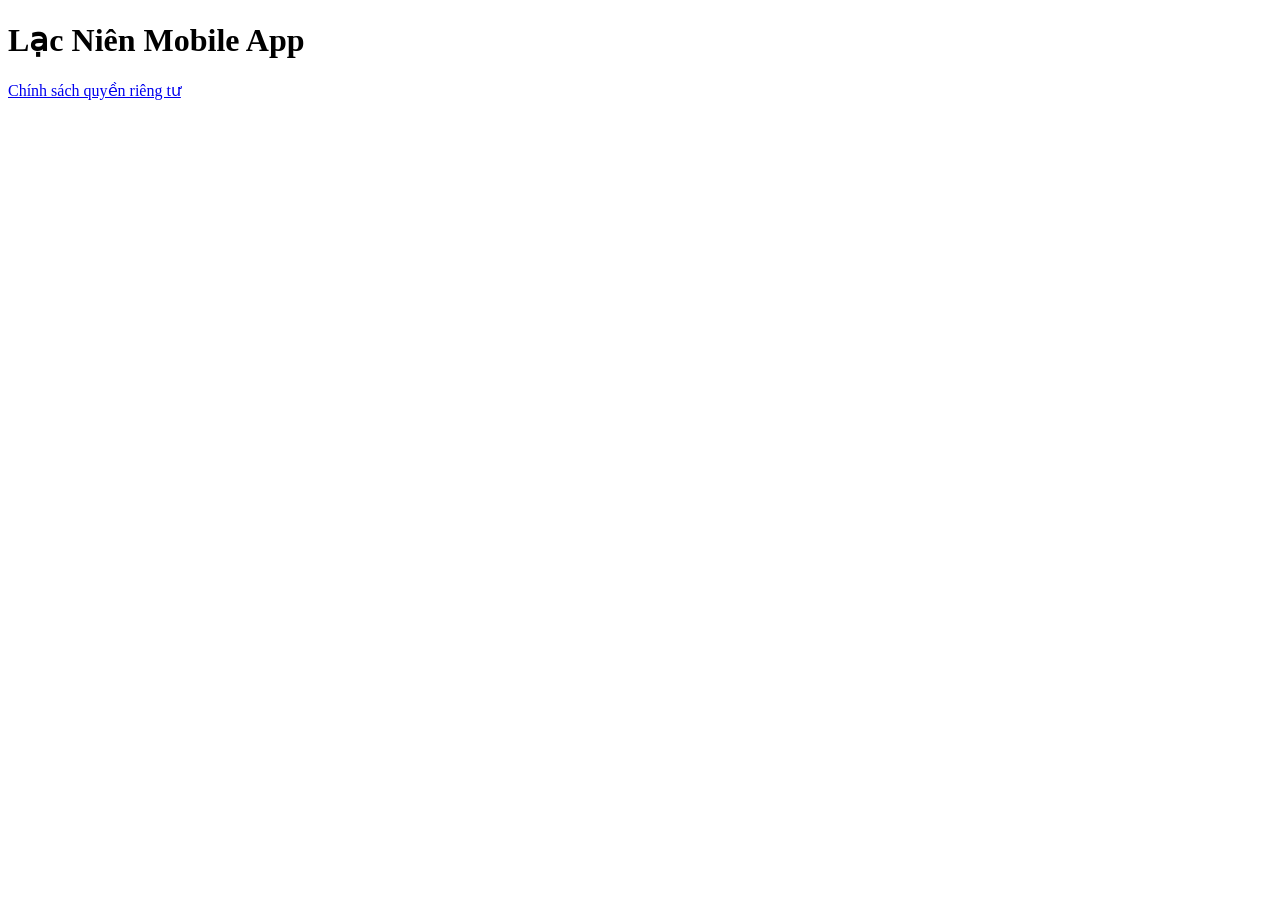
==== index.html @ aff61147 "Add initial HTML structure for index.html" ====
<!DOCTYPE html>
<html>
<head>
    <meta charset="UTF-8">
    <meta name="google-site-verification" content="IIGp6_PbwCI12vjTiKh3ZAAD8ZFnAEpmFbbmMpyhZwM" />
    <title>Lạc Niên - Trang chủ</title>
</head>
<body>
    <h1>Lạc Niên Mobile App</h1>
    <p><a href="/privacy-policy/">Chính sách quyền riêng tư</a></p>
</body>
</html>
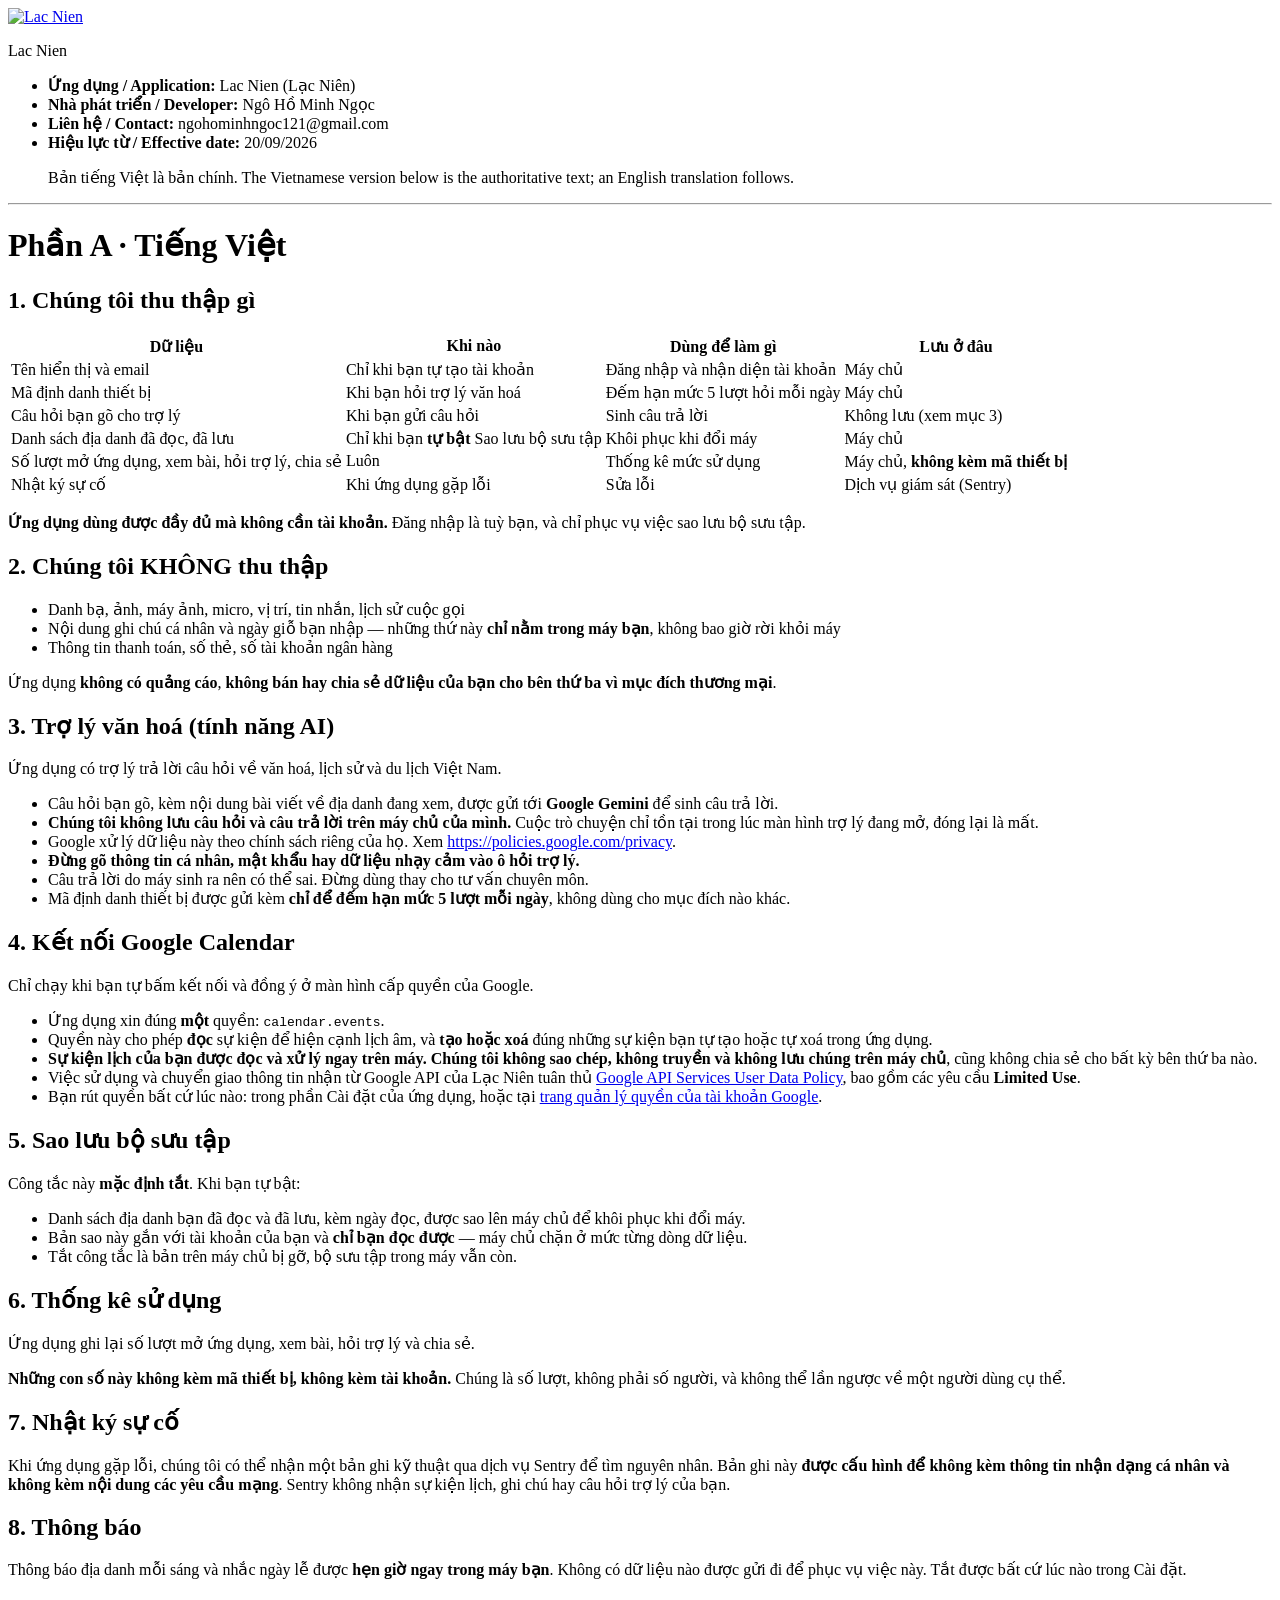
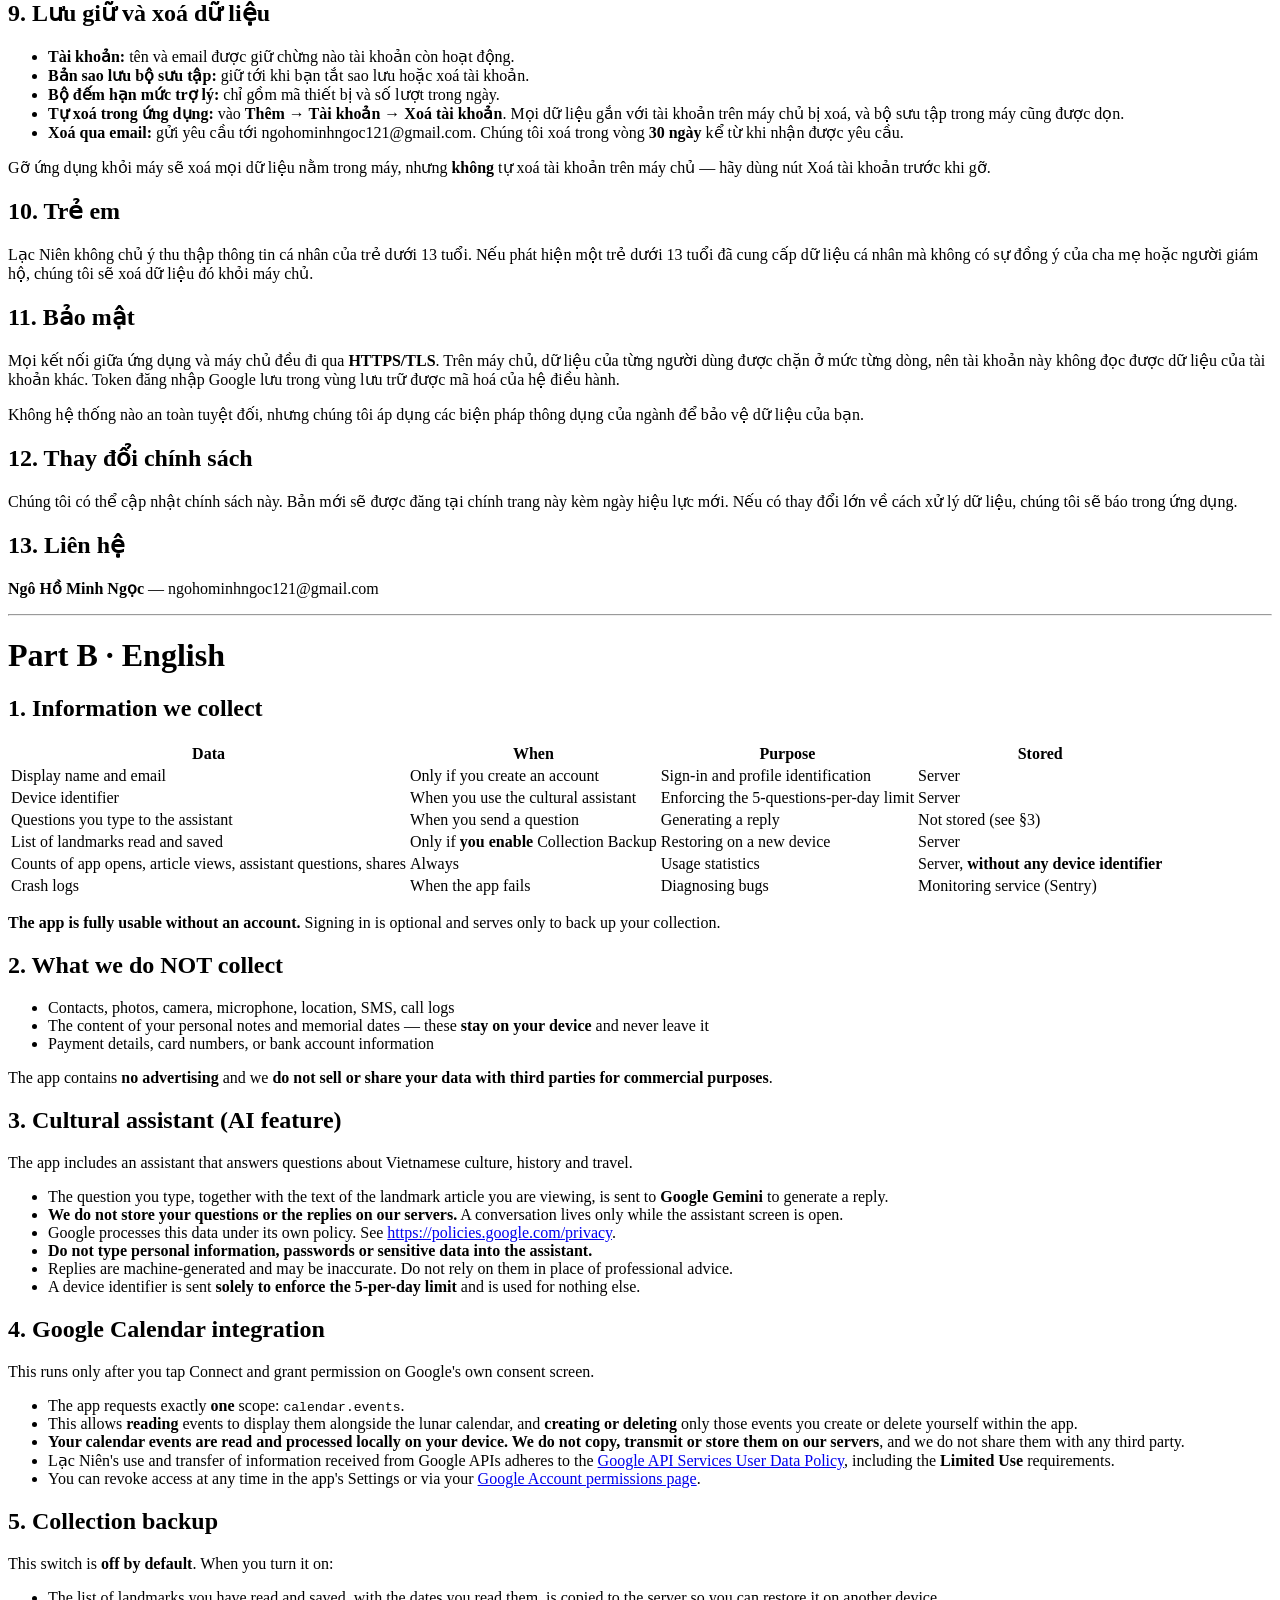
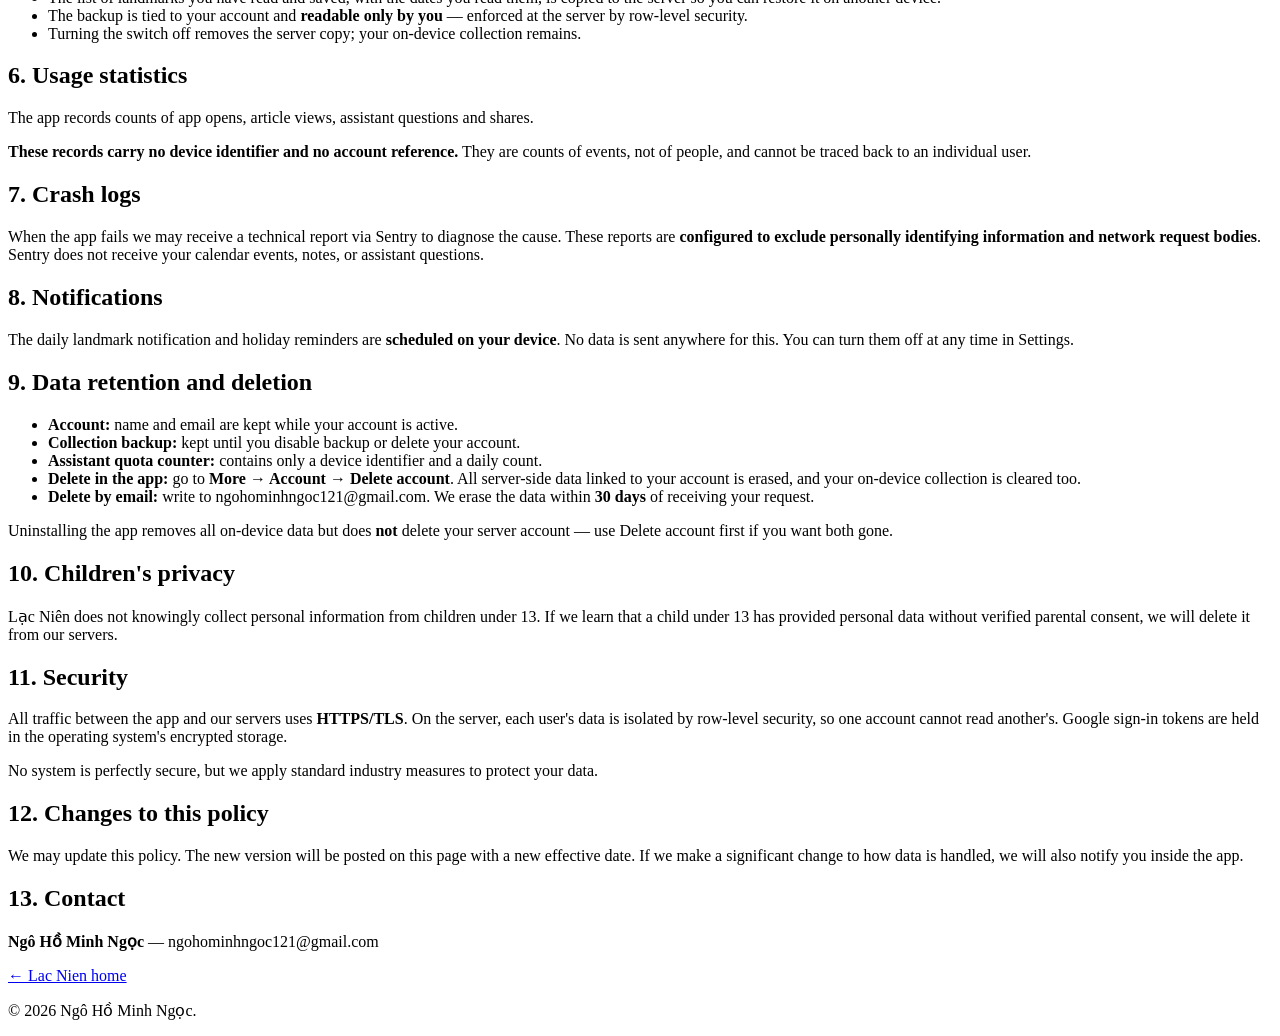
==== commit dfbad01c: "Add files via upload" ====
--- a/index.html
+++ b/index.html
@@ -1,12 +1,339 @@
-<!DOCTYPE html>
-<html>
+<!doctype html>
+<html lang="vi">
 <head>
-    <meta charset="UTF-8">
-    <meta name="google-site-verification" content="IIGp6_PbwCI12vjTiKh3ZAAD8ZFnAEpmFbbmMpyhZwM" />
-    <title>Lạc Niên - Trang chủ</title>
+<meta charset="utf-8">
+<meta name="viewport" content="width=device-width, initial-scale=1">
+<title>Privacy Policy — Lac Nien</title>
+<meta name="description" content="Privacy Policy for Lac Nien (Lạc Niên), a Vietnamese lunar calendar app. Chính sách quyền riêng tư của ứng dụng Lạc Niên.">
+<link rel="icon" href="../lac-nien.png">
+<link rel="preconnect" href="https://fonts.googleapis.com">
+<link rel="preconnect" href="https://fonts.gstatic.com" crossorigin>
+<link href="https://fonts.googleapis.com/css2?family=Lora:wght@600&family=Be+Vietnam+Pro:wght@400;600&display=swap" rel="stylesheet">
+<link rel="stylesheet" href="../style.css">
 </head>
 <body>
-    <h1>Lạc Niên Mobile App</h1>
-    <p><a href="/privacy-policy/">Chính sách quyền riêng tư</a></p>
+
+<header class="khung" style="padding-bottom:0">
+  <a href="/"><img src="../lac-nien.png" alt="Lac Nien" style="width:84px;height:84px"></a>
+  <p class="nhan-nho">Lac Nien</p>
+</header>
+
+<main class="khung">
+<ul>
+<li><strong>Ứng dụng / Application:</strong> Lac Nien (Lạc Niên)</li>
+<li><strong>Nhà phát triển / Developer:</strong> Ngô Hồ Minh Ngọc</li>
+<li><strong>Liên hệ / Contact:</strong> ngohominhngoc121@gmail.com</li>
+<li><strong>Hiệu lực từ / Effective date:</strong> 20/09/2026</li>
+</ul>
+<blockquote>
+<p>Bản tiếng Việt là bản chính. The Vietnamese version below is the
+authoritative text; an English translation follows.</p>
+</blockquote>
+<hr />
+<h1>Phần A · Tiếng Việt</h1>
+<h2>1. Chúng tôi thu thập gì</h2>
+<table>
+<thead>
+<tr>
+<th>Dữ liệu</th>
+<th>Khi nào</th>
+<th>Dùng để làm gì</th>
+<th>Lưu ở đâu</th>
+</tr>
+</thead>
+<tbody>
+<tr>
+<td>Tên hiển thị và email</td>
+<td>Chỉ khi bạn tự tạo tài khoản</td>
+<td>Đăng nhập và nhận diện tài khoản</td>
+<td>Máy chủ</td>
+</tr>
+<tr>
+<td>Mã định danh thiết bị</td>
+<td>Khi bạn hỏi trợ lý văn hoá</td>
+<td>Đếm hạn mức 5 lượt hỏi mỗi ngày</td>
+<td>Máy chủ</td>
+</tr>
+<tr>
+<td>Câu hỏi bạn gõ cho trợ lý</td>
+<td>Khi bạn gửi câu hỏi</td>
+<td>Sinh câu trả lời</td>
+<td>Không lưu (xem mục 3)</td>
+</tr>
+<tr>
+<td>Danh sách địa danh đã đọc, đã lưu</td>
+<td>Chỉ khi bạn <strong>tự bật</strong> Sao lưu bộ sưu tập</td>
+<td>Khôi phục khi đổi máy</td>
+<td>Máy chủ</td>
+</tr>
+<tr>
+<td>Số lượt mở ứng dụng, xem bài, hỏi trợ lý, chia sẻ</td>
+<td>Luôn</td>
+<td>Thống kê mức sử dụng</td>
+<td>Máy chủ, <strong>không kèm mã thiết bị</strong></td>
+</tr>
+<tr>
+<td>Nhật ký sự cố</td>
+<td>Khi ứng dụng gặp lỗi</td>
+<td>Sửa lỗi</td>
+<td>Dịch vụ giám sát (Sentry)</td>
+</tr>
+</tbody>
+</table>
+<p><strong>Ứng dụng dùng được đầy đủ mà không cần tài khoản.</strong> Đăng nhập là tuỳ
+bạn, và chỉ phục vụ việc sao lưu bộ sưu tập.</p>
+<h2>2. Chúng tôi KHÔNG thu thập</h2>
+<ul>
+<li>Danh bạ, ảnh, máy ảnh, micro, vị trí, tin nhắn, lịch sử cuộc gọi</li>
+<li>Nội dung ghi chú cá nhân và ngày giỗ bạn nhập — những thứ này <strong>chỉ
+  nằm trong máy bạn</strong>, không bao giờ rời khỏi máy</li>
+<li>Thông tin thanh toán, số thẻ, số tài khoản ngân hàng</li>
+</ul>
+<p>Ứng dụng <strong>không có quảng cáo</strong>, <strong>không bán hay chia sẻ dữ liệu của bạn
+cho bên thứ ba vì mục đích thương mại</strong>.</p>
+<h2>3. Trợ lý văn hoá (tính năng AI)</h2>
+<p>Ứng dụng có trợ lý trả lời câu hỏi về văn hoá, lịch sử và du lịch Việt Nam.</p>
+<ul>
+<li>Câu hỏi bạn gõ, kèm nội dung bài viết về địa danh đang xem, được gửi
+  tới <strong>Google Gemini</strong> để sinh câu trả lời.</li>
+<li><strong>Chúng tôi không lưu câu hỏi và câu trả lời trên máy chủ của mình.</strong>
+  Cuộc trò chuyện chỉ tồn tại trong lúc màn hình trợ lý đang mở, đóng
+  lại là mất.</li>
+<li>Google xử lý dữ liệu này theo chính sách riêng của họ. Xem
+  <a href="https://policies.google.com/privacy">https://policies.google.com/privacy</a>.</li>
+<li><strong>Đừng gõ thông tin cá nhân, mật khẩu hay dữ liệu nhạy cảm vào ô hỏi
+  trợ lý.</strong></li>
+<li>Câu trả lời do máy sinh ra nên có thể sai. Đừng dùng thay cho tư vấn
+  chuyên môn.</li>
+<li>Mã định danh thiết bị được gửi kèm <strong>chỉ để đếm hạn mức 5 lượt mỗi
+  ngày</strong>, không dùng cho mục đích nào khác.</li>
+</ul>
+<h2>4. Kết nối Google Calendar</h2>
+<p>Chỉ chạy khi bạn tự bấm kết nối và đồng ý ở màn hình cấp quyền của Google.</p>
+<ul>
+<li>Ứng dụng xin đúng <strong>một</strong> quyền: <code>calendar.events</code>.</li>
+<li>Quyền này cho phép <strong>đọc</strong> sự kiện để hiện cạnh lịch âm, và <strong>tạo hoặc
+  xoá</strong> đúng những sự kiện bạn tự tạo hoặc tự xoá trong ứng dụng.</li>
+<li><strong>Sự kiện lịch của bạn được đọc và xử lý ngay trên máy. Chúng tôi
+  không sao chép, không truyền và không lưu chúng trên máy chủ</strong>, cũng
+  không chia sẻ cho bất kỳ bên thứ ba nào.</li>
+<li>Việc sử dụng và chuyển giao thông tin nhận từ Google API của Lạc Niên
+  tuân thủ <a href="https://developers.google.com/terms/api-services-user-data-policy">Google API Services User Data Policy</a>,
+  bao gồm các yêu cầu <strong>Limited Use</strong>.</li>
+<li>Bạn rút quyền bất cứ lúc nào: trong phần Cài đặt của ứng dụng, hoặc
+  tại <a href="https://myaccount.google.com/permissions">trang quản lý quyền của tài khoản Google</a>.</li>
+</ul>
+<h2>5. Sao lưu bộ sưu tập</h2>
+<p>Công tắc này <strong>mặc định tắt</strong>. Khi bạn tự bật:</p>
+<ul>
+<li>Danh sách địa danh bạn đã đọc và đã lưu, kèm ngày đọc, được sao lên
+  máy chủ để khôi phục khi đổi máy.</li>
+<li>Bản sao này gắn với tài khoản của bạn và <strong>chỉ bạn đọc được</strong> — máy
+  chủ chặn ở mức từng dòng dữ liệu.</li>
+<li>Tắt công tắc là bản trên máy chủ bị gỡ, bộ sưu tập trong máy vẫn còn.</li>
+</ul>
+<h2>6. Thống kê sử dụng</h2>
+<p>Ứng dụng ghi lại số lượt mở ứng dụng, xem bài, hỏi trợ lý và chia sẻ.</p>
+<p><strong>Những con số này không kèm mã thiết bị, không kèm tài khoản.</strong> Chúng
+là số lượt, không phải số người, và không thể lần ngược về một người
+dùng cụ thể.</p>
+<h2>7. Nhật ký sự cố</h2>
+<p>Khi ứng dụng gặp lỗi, chúng tôi có thể nhận một bản ghi kỹ thuật qua
+dịch vụ Sentry để tìm nguyên nhân. Bản ghi này <strong>được cấu hình để không
+kèm thông tin nhận dạng cá nhân và không kèm nội dung các yêu cầu mạng</strong>.
+Sentry không nhận sự kiện lịch, ghi chú hay câu hỏi trợ lý của bạn.</p>
+<h2>8. Thông báo</h2>
+<p>Thông báo địa danh mỗi sáng và nhắc ngày lễ được <strong>hẹn giờ ngay trong
+máy bạn</strong>. Không có dữ liệu nào được gửi đi để phục vụ việc này. Tắt
+được bất cứ lúc nào trong Cài đặt.</p>
+<h2>9. Lưu giữ và xoá dữ liệu</h2>
+<ul>
+<li><strong>Tài khoản:</strong> tên và email được giữ chừng nào tài khoản còn hoạt động.</li>
+<li><strong>Bản sao lưu bộ sưu tập:</strong> giữ tới khi bạn tắt sao lưu hoặc xoá tài khoản.</li>
+<li><strong>Bộ đếm hạn mức trợ lý:</strong> chỉ gồm mã thiết bị và số lượt trong ngày.</li>
+<li><strong>Tự xoá trong ứng dụng:</strong> vào <strong>Thêm → Tài khoản → Xoá tài khoản</strong>.
+  Mọi dữ liệu gắn với tài khoản trên máy chủ bị xoá, và bộ sưu tập trong
+  máy cũng được dọn.</li>
+<li><strong>Xoá qua email:</strong> gửi yêu cầu tới ngohominhngoc121@gmail.com. Chúng
+  tôi xoá trong vòng <strong>30 ngày</strong> kể từ khi nhận được yêu cầu.</li>
+</ul>
+<p>Gỡ ứng dụng khỏi máy sẽ xoá mọi dữ liệu nằm trong máy, nhưng <strong>không</strong>
+tự xoá tài khoản trên máy chủ — hãy dùng nút Xoá tài khoản trước khi gỡ.</p>
+<h2>10. Trẻ em</h2>
+<p>Lạc Niên không chủ ý thu thập thông tin cá nhân của trẻ dưới 13 tuổi.
+Nếu phát hiện một trẻ dưới 13 tuổi đã cung cấp dữ liệu cá nhân mà không
+có sự đồng ý của cha mẹ hoặc người giám hộ, chúng tôi sẽ xoá dữ liệu đó
+khỏi máy chủ.</p>
+<h2>11. Bảo mật</h2>
+<p>Mọi kết nối giữa ứng dụng và máy chủ đều đi qua <strong>HTTPS/TLS</strong>. Trên máy
+chủ, dữ liệu của từng người dùng được chặn ở mức từng dòng, nên tài
+khoản này không đọc được dữ liệu của tài khoản khác. Token đăng nhập
+Google lưu trong vùng lưu trữ được mã hoá của hệ điều hành.</p>
+<p>Không hệ thống nào an toàn tuyệt đối, nhưng chúng tôi áp dụng các biện
+pháp thông dụng của ngành để bảo vệ dữ liệu của bạn.</p>
+<h2>12. Thay đổi chính sách</h2>
+<p>Chúng tôi có thể cập nhật chính sách này. Bản mới sẽ được đăng tại chính
+trang này kèm ngày hiệu lực mới. Nếu có thay đổi lớn về cách xử lý dữ
+liệu, chúng tôi sẽ báo trong ứng dụng.</p>
+<h2>13. Liên hệ</h2>
+<p><strong>Ngô Hồ Minh Ngọc</strong> — ngohominhngoc121@gmail.com</p>
+<hr />
+<h1>Part B · English</h1>
+<h2>1. Information we collect</h2>
+<table>
+<thead>
+<tr>
+<th>Data</th>
+<th>When</th>
+<th>Purpose</th>
+<th>Stored</th>
+</tr>
+</thead>
+<tbody>
+<tr>
+<td>Display name and email</td>
+<td>Only if you create an account</td>
+<td>Sign-in and profile identification</td>
+<td>Server</td>
+</tr>
+<tr>
+<td>Device identifier</td>
+<td>When you use the cultural assistant</td>
+<td>Enforcing the 5-questions-per-day limit</td>
+<td>Server</td>
+</tr>
+<tr>
+<td>Questions you type to the assistant</td>
+<td>When you send a question</td>
+<td>Generating a reply</td>
+<td>Not stored (see §3)</td>
+</tr>
+<tr>
+<td>List of landmarks read and saved</td>
+<td>Only if <strong>you enable</strong> Collection Backup</td>
+<td>Restoring on a new device</td>
+<td>Server</td>
+</tr>
+<tr>
+<td>Counts of app opens, article views, assistant questions, shares</td>
+<td>Always</td>
+<td>Usage statistics</td>
+<td>Server, <strong>without any device identifier</strong></td>
+</tr>
+<tr>
+<td>Crash logs</td>
+<td>When the app fails</td>
+<td>Diagnosing bugs</td>
+<td>Monitoring service (Sentry)</td>
+</tr>
+</tbody>
+</table>
+<p><strong>The app is fully usable without an account.</strong> Signing in is optional
+and serves only to back up your collection.</p>
+<h2>2. What we do NOT collect</h2>
+<ul>
+<li>Contacts, photos, camera, microphone, location, SMS, call logs</li>
+<li>The content of your personal notes and memorial dates — these <strong>stay
+  on your device</strong> and never leave it</li>
+<li>Payment details, card numbers, or bank account information</li>
+</ul>
+<p>The app contains <strong>no advertising</strong> and we <strong>do not sell or share your
+data with third parties for commercial purposes</strong>.</p>
+<h2>3. Cultural assistant (AI feature)</h2>
+<p>The app includes an assistant that answers questions about Vietnamese
+culture, history and travel.</p>
+<ul>
+<li>The question you type, together with the text of the landmark article
+  you are viewing, is sent to <strong>Google Gemini</strong> to generate a reply.</li>
+<li><strong>We do not store your questions or the replies on our servers.</strong> A
+  conversation lives only while the assistant screen is open.</li>
+<li>Google processes this data under its own policy. See
+  <a href="https://policies.google.com/privacy">https://policies.google.com/privacy</a>.</li>
+<li><strong>Do not type personal information, passwords or sensitive data into
+  the assistant.</strong></li>
+<li>Replies are machine-generated and may be inaccurate. Do not rely on
+  them in place of professional advice.</li>
+<li>A device identifier is sent <strong>solely to enforce the 5-per-day limit</strong>
+  and is used for nothing else.</li>
+</ul>
+<h2>4. Google Calendar integration</h2>
+<p>This runs only after you tap Connect and grant permission on Google's
+own consent screen.</p>
+<ul>
+<li>The app requests exactly <strong>one</strong> scope: <code>calendar.events</code>.</li>
+<li>This allows <strong>reading</strong> events to display them alongside the lunar
+  calendar, and <strong>creating or deleting</strong> only those events you create or
+  delete yourself within the app.</li>
+<li><strong>Your calendar events are read and processed locally on your device.
+  We do not copy, transmit or store them on our servers</strong>, and we do not
+  share them with any third party.</li>
+<li>Lạc Niên's use and transfer of information received from Google APIs
+  adheres to the <a href="https://developers.google.com/terms/api-services-user-data-policy">Google API Services User Data Policy</a>,
+  including the <strong>Limited Use</strong> requirements.</li>
+<li>You can revoke access at any time in the app's Settings or via your
+  <a href="https://myaccount.google.com/permissions">Google Account permissions page</a>.</li>
+</ul>
+<h2>5. Collection backup</h2>
+<p>This switch is <strong>off by default</strong>. When you turn it on:</p>
+<ul>
+<li>The list of landmarks you have read and saved, with the dates you read
+  them, is copied to the server so you can restore it on another device.</li>
+<li>The backup is tied to your account and <strong>readable only by you</strong> —
+  enforced at the server by row-level security.</li>
+<li>Turning the switch off removes the server copy; your on-device
+  collection remains.</li>
+</ul>
+<h2>6. Usage statistics</h2>
+<p>The app records counts of app opens, article views, assistant questions
+and shares.</p>
+<p><strong>These records carry no device identifier and no account reference.</strong>
+They are counts of events, not of people, and cannot be traced back to
+an individual user.</p>
+<h2>7. Crash logs</h2>
+<p>When the app fails we may receive a technical report via Sentry to
+diagnose the cause. These reports are <strong>configured to exclude personally
+identifying information and network request bodies</strong>. Sentry does not
+receive your calendar events, notes, or assistant questions.</p>
+<h2>8. Notifications</h2>
+<p>The daily landmark notification and holiday reminders are <strong>scheduled on
+your device</strong>. No data is sent anywhere for this. You can turn them off
+at any time in Settings.</p>
+<h2>9. Data retention and deletion</h2>
+<ul>
+<li><strong>Account:</strong> name and email are kept while your account is active.</li>
+<li><strong>Collection backup:</strong> kept until you disable backup or delete your account.</li>
+<li><strong>Assistant quota counter:</strong> contains only a device identifier and a daily count.</li>
+<li><strong>Delete in the app:</strong> go to <strong>More → Account → Delete account</strong>. All
+  server-side data linked to your account is erased, and your on-device
+  collection is cleared too.</li>
+<li><strong>Delete by email:</strong> write to ngohominhngoc121@gmail.com. We erase the
+  data within <strong>30 days</strong> of receiving your request.</li>
+</ul>
+<p>Uninstalling the app removes all on-device data but does <strong>not</strong> delete
+your server account — use Delete account first if you want both gone.</p>
+<h2>10. Children's privacy</h2>
+<p>Lạc Niên does not knowingly collect personal information from children
+under 13. If we learn that a child under 13 has provided personal data
+without verified parental consent, we will delete it from our servers.</p>
+<h2>11. Security</h2>
+<p>All traffic between the app and our servers uses <strong>HTTPS/TLS</strong>. On the
+server, each user's data is isolated by row-level security, so one
+account cannot read another's. Google sign-in tokens are held in the
+operating system's encrypted storage.</p>
+<p>No system is perfectly secure, but we apply standard industry measures
+to protect your data.</p>
+<h2>12. Changes to this policy</h2>
+<p>We may update this policy. The new version will be posted on this page
+with a new effective date. If we make a significant change to how data
+is handled, we will also notify you inside the app.</p>
+<h2>13. Contact</h2>
+<p><strong>Ngô Hồ Minh Ngọc</strong> — ngohominhngoc121@gmail.com</p>
+</main>
+
+<footer class="khung">
+  <p><a href="/">← Lac Nien home</a></p>
+  <p>© 2026 Ngô Hồ Minh Ngọc.</p>
+</footer>
+
 </body>
 </html>
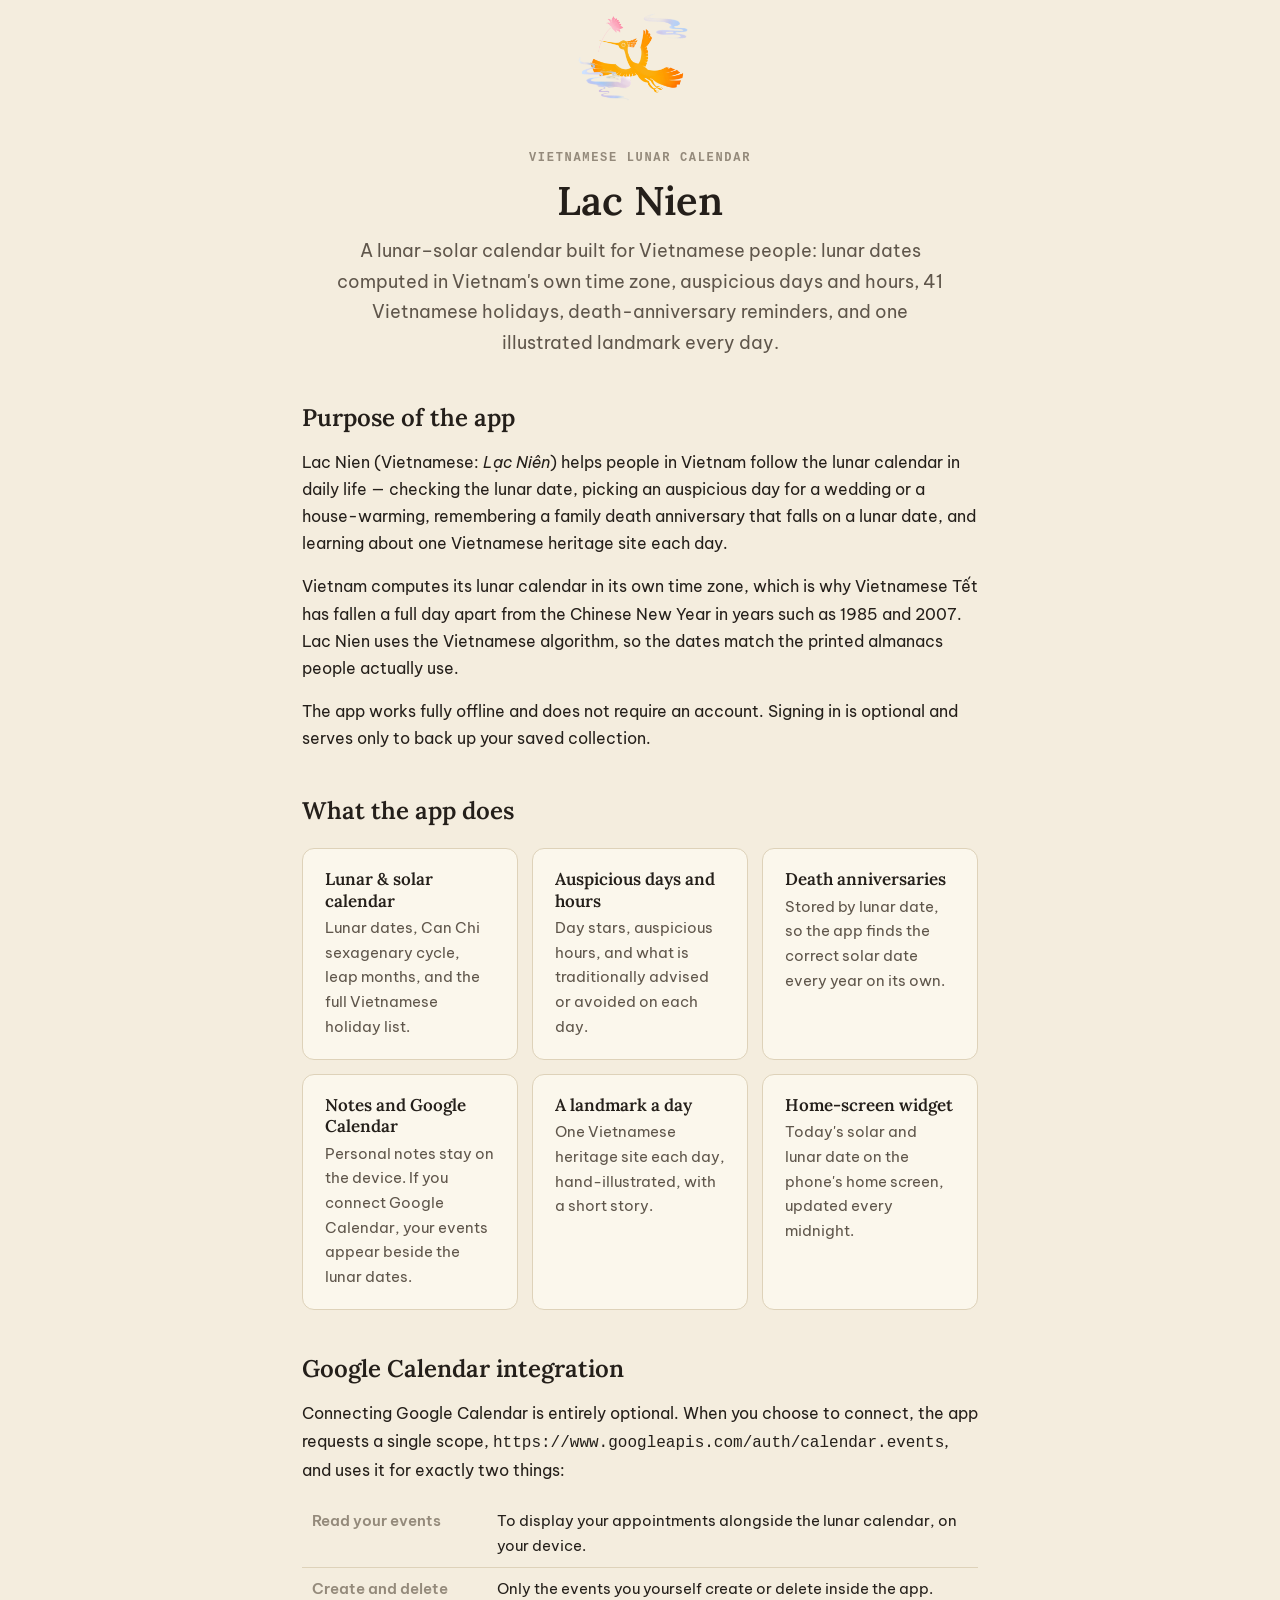
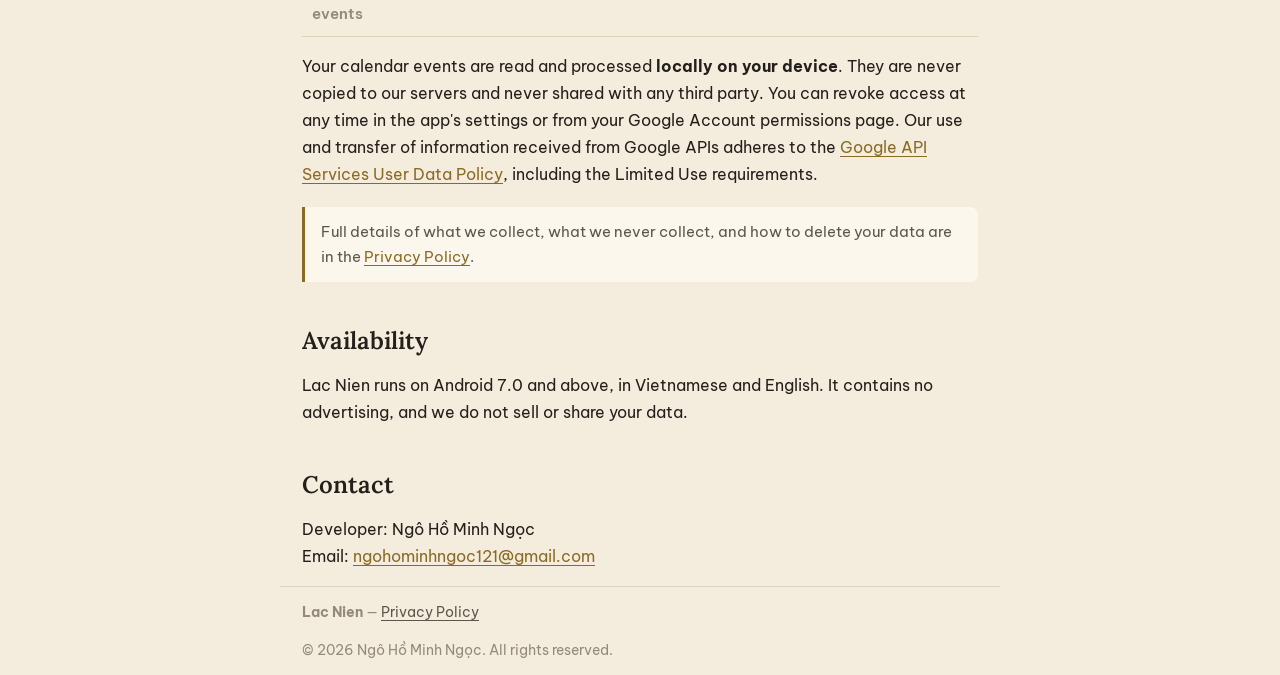
==== commit d481c301: "Add files via upload" ====
--- a/index.html
+++ b/index.html
@@ -1,338 +1,137 @@
 <!doctype html>
-<html lang="vi">
+<html lang="en">
 <head>
 <meta charset="utf-8">
 <meta name="viewport" content="width=device-width, initial-scale=1">
-<title>Privacy Policy — Lac Nien</title>
-<meta name="description" content="Privacy Policy for Lac Nien (Lạc Niên), a Vietnamese lunar calendar app. Chính sách quyền riêng tư của ứng dụng Lạc Niên.">
-<link rel="icon" href="../lac-nien.png">
+<title>Lac Nien — Vietnamese lunar calendar app</title>
+<meta name="description" content="Lac Nien (Lạc Niên) is a Vietnamese lunar–solar calendar app: lunar dates, auspicious hours, 41 Vietnamese holidays, death-anniversary reminders, and one illustrated landmark every day.">
+<link rel="icon" href="lac-nien.png">
 <link rel="preconnect" href="https://fonts.googleapis.com">
 <link rel="preconnect" href="https://fonts.gstatic.com" crossorigin>
 <link href="https://fonts.googleapis.com/css2?family=Lora:wght@600&family=Be+Vietnam+Pro:wght@400;600&display=swap" rel="stylesheet">
-<link rel="stylesheet" href="../style.css">
+<link rel="stylesheet" href="style.css">
 </head>
 <body>
 
-<header class="khung" style="padding-bottom:0">
-  <a href="/"><img src="../lac-nien.png" alt="Lac Nien" style="width:84px;height:84px"></a>
-  <p class="nhan-nho">Lac Nien</p>
+<header class="khung">
+  <img src="lac-nien.png" alt="Lac Nien logo — a Lạc bird from the Đông Sơn bronze drum">
+  <p class="nhan-nho">Vietnamese lunar calendar</p>
+  <h1>Lac Nien</h1>
+  <p class="dan">
+    A lunar–solar calendar built for Vietnamese people: lunar dates computed
+    in Vietnam's own time zone, auspicious days and hours, 41 Vietnamese
+    holidays, death-anniversary reminders, and one illustrated landmark
+    every day.
+  </p>
 </header>
 
 <main class="khung">
-<ul>
-<li><strong>Ứng dụng / Application:</strong> Lac Nien (Lạc Niên)</li>
-<li><strong>Nhà phát triển / Developer:</strong> Ngô Hồ Minh Ngọc</li>
-<li><strong>Liên hệ / Contact:</strong> ngohominhngoc121@gmail.com</li>
-<li><strong>Hiệu lực từ / Effective date:</strong> 20/09/2026</li>
-</ul>
-<blockquote>
-<p>Bản tiếng Việt là bản chính. The Vietnamese version below is the
-authoritative text; an English translation follows.</p>
-</blockquote>
-<hr />
-<h1>Phần A · Tiếng Việt</h1>
-<h2>1. Chúng tôi thu thập gì</h2>
-<table>
-<thead>
-<tr>
-<th>Dữ liệu</th>
-<th>Khi nào</th>
-<th>Dùng để làm gì</th>
-<th>Lưu ở đâu</th>
-</tr>
-</thead>
-<tbody>
-<tr>
-<td>Tên hiển thị và email</td>
-<td>Chỉ khi bạn tự tạo tài khoản</td>
-<td>Đăng nhập và nhận diện tài khoản</td>
-<td>Máy chủ</td>
-</tr>
-<tr>
-<td>Mã định danh thiết bị</td>
-<td>Khi bạn hỏi trợ lý văn hoá</td>
-<td>Đếm hạn mức 5 lượt hỏi mỗi ngày</td>
-<td>Máy chủ</td>
-</tr>
-<tr>
-<td>Câu hỏi bạn gõ cho trợ lý</td>
-<td>Khi bạn gửi câu hỏi</td>
-<td>Sinh câu trả lời</td>
-<td>Không lưu (xem mục 3)</td>
-</tr>
-<tr>
-<td>Danh sách địa danh đã đọc, đã lưu</td>
-<td>Chỉ khi bạn <strong>tự bật</strong> Sao lưu bộ sưu tập</td>
-<td>Khôi phục khi đổi máy</td>
-<td>Máy chủ</td>
-</tr>
-<tr>
-<td>Số lượt mở ứng dụng, xem bài, hỏi trợ lý, chia sẻ</td>
-<td>Luôn</td>
-<td>Thống kê mức sử dụng</td>
-<td>Máy chủ, <strong>không kèm mã thiết bị</strong></td>
-</tr>
-<tr>
-<td>Nhật ký sự cố</td>
-<td>Khi ứng dụng gặp lỗi</td>
-<td>Sửa lỗi</td>
-<td>Dịch vụ giám sát (Sentry)</td>
-</tr>
-</tbody>
-</table>
-<p><strong>Ứng dụng dùng được đầy đủ mà không cần tài khoản.</strong> Đăng nhập là tuỳ
-bạn, và chỉ phục vụ việc sao lưu bộ sưu tập.</p>
-<h2>2. Chúng tôi KHÔNG thu thập</h2>
-<ul>
-<li>Danh bạ, ảnh, máy ảnh, micro, vị trí, tin nhắn, lịch sử cuộc gọi</li>
-<li>Nội dung ghi chú cá nhân và ngày giỗ bạn nhập — những thứ này <strong>chỉ
-  nằm trong máy bạn</strong>, không bao giờ rời khỏi máy</li>
-<li>Thông tin thanh toán, số thẻ, số tài khoản ngân hàng</li>
-</ul>
-<p>Ứng dụng <strong>không có quảng cáo</strong>, <strong>không bán hay chia sẻ dữ liệu của bạn
-cho bên thứ ba vì mục đích thương mại</strong>.</p>
-<h2>3. Trợ lý văn hoá (tính năng AI)</h2>
-<p>Ứng dụng có trợ lý trả lời câu hỏi về văn hoá, lịch sử và du lịch Việt Nam.</p>
-<ul>
-<li>Câu hỏi bạn gõ, kèm nội dung bài viết về địa danh đang xem, được gửi
-  tới <strong>Google Gemini</strong> để sinh câu trả lời.</li>
-<li><strong>Chúng tôi không lưu câu hỏi và câu trả lời trên máy chủ của mình.</strong>
-  Cuộc trò chuyện chỉ tồn tại trong lúc màn hình trợ lý đang mở, đóng
-  lại là mất.</li>
-<li>Google xử lý dữ liệu này theo chính sách riêng của họ. Xem
-  <a href="https://policies.google.com/privacy">https://policies.google.com/privacy</a>.</li>
-<li><strong>Đừng gõ thông tin cá nhân, mật khẩu hay dữ liệu nhạy cảm vào ô hỏi
-  trợ lý.</strong></li>
-<li>Câu trả lời do máy sinh ra nên có thể sai. Đừng dùng thay cho tư vấn
-  chuyên môn.</li>
-<li>Mã định danh thiết bị được gửi kèm <strong>chỉ để đếm hạn mức 5 lượt mỗi
-  ngày</strong>, không dùng cho mục đích nào khác.</li>
-</ul>
-<h2>4. Kết nối Google Calendar</h2>
-<p>Chỉ chạy khi bạn tự bấm kết nối và đồng ý ở màn hình cấp quyền của Google.</p>
-<ul>
-<li>Ứng dụng xin đúng <strong>một</strong> quyền: <code>calendar.events</code>.</li>
-<li>Quyền này cho phép <strong>đọc</strong> sự kiện để hiện cạnh lịch âm, và <strong>tạo hoặc
-  xoá</strong> đúng những sự kiện bạn tự tạo hoặc tự xoá trong ứng dụng.</li>
-<li><strong>Sự kiện lịch của bạn được đọc và xử lý ngay trên máy. Chúng tôi
-  không sao chép, không truyền và không lưu chúng trên máy chủ</strong>, cũng
-  không chia sẻ cho bất kỳ bên thứ ba nào.</li>
-<li>Việc sử dụng và chuyển giao thông tin nhận từ Google API của Lạc Niên
-  tuân thủ <a href="https://developers.google.com/terms/api-services-user-data-policy">Google API Services User Data Policy</a>,
-  bao gồm các yêu cầu <strong>Limited Use</strong>.</li>
-<li>Bạn rút quyền bất cứ lúc nào: trong phần Cài đặt của ứng dụng, hoặc
-  tại <a href="https://myaccount.google.com/permissions">trang quản lý quyền của tài khoản Google</a>.</li>
-</ul>
-<h2>5. Sao lưu bộ sưu tập</h2>
-<p>Công tắc này <strong>mặc định tắt</strong>. Khi bạn tự bật:</p>
-<ul>
-<li>Danh sách địa danh bạn đã đọc và đã lưu, kèm ngày đọc, được sao lên
-  máy chủ để khôi phục khi đổi máy.</li>
-<li>Bản sao này gắn với tài khoản của bạn và <strong>chỉ bạn đọc được</strong> — máy
-  chủ chặn ở mức từng dòng dữ liệu.</li>
-<li>Tắt công tắc là bản trên máy chủ bị gỡ, bộ sưu tập trong máy vẫn còn.</li>
-</ul>
-<h2>6. Thống kê sử dụng</h2>
-<p>Ứng dụng ghi lại số lượt mở ứng dụng, xem bài, hỏi trợ lý và chia sẻ.</p>
-<p><strong>Những con số này không kèm mã thiết bị, không kèm tài khoản.</strong> Chúng
-là số lượt, không phải số người, và không thể lần ngược về một người
-dùng cụ thể.</p>
-<h2>7. Nhật ký sự cố</h2>
-<p>Khi ứng dụng gặp lỗi, chúng tôi có thể nhận một bản ghi kỹ thuật qua
-dịch vụ Sentry để tìm nguyên nhân. Bản ghi này <strong>được cấu hình để không
-kèm thông tin nhận dạng cá nhân và không kèm nội dung các yêu cầu mạng</strong>.
-Sentry không nhận sự kiện lịch, ghi chú hay câu hỏi trợ lý của bạn.</p>
-<h2>8. Thông báo</h2>
-<p>Thông báo địa danh mỗi sáng và nhắc ngày lễ được <strong>hẹn giờ ngay trong
-máy bạn</strong>. Không có dữ liệu nào được gửi đi để phục vụ việc này. Tắt
-được bất cứ lúc nào trong Cài đặt.</p>
-<h2>9. Lưu giữ và xoá dữ liệu</h2>
-<ul>
-<li><strong>Tài khoản:</strong> tên và email được giữ chừng nào tài khoản còn hoạt động.</li>
-<li><strong>Bản sao lưu bộ sưu tập:</strong> giữ tới khi bạn tắt sao lưu hoặc xoá tài khoản.</li>
-<li><strong>Bộ đếm hạn mức trợ lý:</strong> chỉ gồm mã thiết bị và số lượt trong ngày.</li>
-<li><strong>Tự xoá trong ứng dụng:</strong> vào <strong>Thêm → Tài khoản → Xoá tài khoản</strong>.
-  Mọi dữ liệu gắn với tài khoản trên máy chủ bị xoá, và bộ sưu tập trong
-  máy cũng được dọn.</li>
-<li><strong>Xoá qua email:</strong> gửi yêu cầu tới ngohominhngoc121@gmail.com. Chúng
-  tôi xoá trong vòng <strong>30 ngày</strong> kể từ khi nhận được yêu cầu.</li>
-</ul>
-<p>Gỡ ứng dụng khỏi máy sẽ xoá mọi dữ liệu nằm trong máy, nhưng <strong>không</strong>
-tự xoá tài khoản trên máy chủ — hãy dùng nút Xoá tài khoản trước khi gỡ.</p>
-<h2>10. Trẻ em</h2>
-<p>Lạc Niên không chủ ý thu thập thông tin cá nhân của trẻ dưới 13 tuổi.
-Nếu phát hiện một trẻ dưới 13 tuổi đã cung cấp dữ liệu cá nhân mà không
-có sự đồng ý của cha mẹ hoặc người giám hộ, chúng tôi sẽ xoá dữ liệu đó
-khỏi máy chủ.</p>
-<h2>11. Bảo mật</h2>
-<p>Mọi kết nối giữa ứng dụng và máy chủ đều đi qua <strong>HTTPS/TLS</strong>. Trên máy
-chủ, dữ liệu của từng người dùng được chặn ở mức từng dòng, nên tài
-khoản này không đọc được dữ liệu của tài khoản khác. Token đăng nhập
-Google lưu trong vùng lưu trữ được mã hoá của hệ điều hành.</p>
-<p>Không hệ thống nào an toàn tuyệt đối, nhưng chúng tôi áp dụng các biện
-pháp thông dụng của ngành để bảo vệ dữ liệu của bạn.</p>
-<h2>12. Thay đổi chính sách</h2>
-<p>Chúng tôi có thể cập nhật chính sách này. Bản mới sẽ được đăng tại chính
-trang này kèm ngày hiệu lực mới. Nếu có thay đổi lớn về cách xử lý dữ
-liệu, chúng tôi sẽ báo trong ứng dụng.</p>
-<h2>13. Liên hệ</h2>
-<p><strong>Ngô Hồ Minh Ngọc</strong> — ngohominhngoc121@gmail.com</p>
-<hr />
-<h1>Part B · English</h1>
-<h2>1. Information we collect</h2>
-<table>
-<thead>
-<tr>
-<th>Data</th>
-<th>When</th>
-<th>Purpose</th>
-<th>Stored</th>
-</tr>
-</thead>
-<tbody>
-<tr>
-<td>Display name and email</td>
-<td>Only if you create an account</td>
-<td>Sign-in and profile identification</td>
-<td>Server</td>
-</tr>
-<tr>
-<td>Device identifier</td>
-<td>When you use the cultural assistant</td>
-<td>Enforcing the 5-questions-per-day limit</td>
-<td>Server</td>
-</tr>
-<tr>
-<td>Questions you type to the assistant</td>
-<td>When you send a question</td>
-<td>Generating a reply</td>
-<td>Not stored (see §3)</td>
-</tr>
-<tr>
-<td>List of landmarks read and saved</td>
-<td>Only if <strong>you enable</strong> Collection Backup</td>
-<td>Restoring on a new device</td>
-<td>Server</td>
-</tr>
-<tr>
-<td>Counts of app opens, article views, assistant questions, shares</td>
-<td>Always</td>
-<td>Usage statistics</td>
-<td>Server, <strong>without any device identifier</strong></td>
-</tr>
-<tr>
-<td>Crash logs</td>
-<td>When the app fails</td>
-<td>Diagnosing bugs</td>
-<td>Monitoring service (Sentry)</td>
-</tr>
-</tbody>
-</table>
-<p><strong>The app is fully usable without an account.</strong> Signing in is optional
-and serves only to back up your collection.</p>
-<h2>2. What we do NOT collect</h2>
-<ul>
-<li>Contacts, photos, camera, microphone, location, SMS, call logs</li>
-<li>The content of your personal notes and memorial dates — these <strong>stay
-  on your device</strong> and never leave it</li>
-<li>Payment details, card numbers, or bank account information</li>
-</ul>
-<p>The app contains <strong>no advertising</strong> and we <strong>do not sell or share your
-data with third parties for commercial purposes</strong>.</p>
-<h2>3. Cultural assistant (AI feature)</h2>
-<p>The app includes an assistant that answers questions about Vietnamese
-culture, history and travel.</p>
-<ul>
-<li>The question you type, together with the text of the landmark article
-  you are viewing, is sent to <strong>Google Gemini</strong> to generate a reply.</li>
-<li><strong>We do not store your questions or the replies on our servers.</strong> A
-  conversation lives only while the assistant screen is open.</li>
-<li>Google processes this data under its own policy. See
-  <a href="https://policies.google.com/privacy">https://policies.google.com/privacy</a>.</li>
-<li><strong>Do not type personal information, passwords or sensitive data into
-  the assistant.</strong></li>
-<li>Replies are machine-generated and may be inaccurate. Do not rely on
-  them in place of professional advice.</li>
-<li>A device identifier is sent <strong>solely to enforce the 5-per-day limit</strong>
-  and is used for nothing else.</li>
-</ul>
-<h2>4. Google Calendar integration</h2>
-<p>This runs only after you tap Connect and grant permission on Google's
-own consent screen.</p>
-<ul>
-<li>The app requests exactly <strong>one</strong> scope: <code>calendar.events</code>.</li>
-<li>This allows <strong>reading</strong> events to display them alongside the lunar
-  calendar, and <strong>creating or deleting</strong> only those events you create or
-  delete yourself within the app.</li>
-<li><strong>Your calendar events are read and processed locally on your device.
-  We do not copy, transmit or store them on our servers</strong>, and we do not
-  share them with any third party.</li>
-<li>Lạc Niên's use and transfer of information received from Google APIs
-  adheres to the <a href="https://developers.google.com/terms/api-services-user-data-policy">Google API Services User Data Policy</a>,
-  including the <strong>Limited Use</strong> requirements.</li>
-<li>You can revoke access at any time in the app's Settings or via your
-  <a href="https://myaccount.google.com/permissions">Google Account permissions page</a>.</li>
-</ul>
-<h2>5. Collection backup</h2>
-<p>This switch is <strong>off by default</strong>. When you turn it on:</p>
-<ul>
-<li>The list of landmarks you have read and saved, with the dates you read
-  them, is copied to the server so you can restore it on another device.</li>
-<li>The backup is tied to your account and <strong>readable only by you</strong> —
-  enforced at the server by row-level security.</li>
-<li>Turning the switch off removes the server copy; your on-device
-  collection remains.</li>
-</ul>
-<h2>6. Usage statistics</h2>
-<p>The app records counts of app opens, article views, assistant questions
-and shares.</p>
-<p><strong>These records carry no device identifier and no account reference.</strong>
-They are counts of events, not of people, and cannot be traced back to
-an individual user.</p>
-<h2>7. Crash logs</h2>
-<p>When the app fails we may receive a technical report via Sentry to
-diagnose the cause. These reports are <strong>configured to exclude personally
-identifying information and network request bodies</strong>. Sentry does not
-receive your calendar events, notes, or assistant questions.</p>
-<h2>8. Notifications</h2>
-<p>The daily landmark notification and holiday reminders are <strong>scheduled on
-your device</strong>. No data is sent anywhere for this. You can turn them off
-at any time in Settings.</p>
-<h2>9. Data retention and deletion</h2>
-<ul>
-<li><strong>Account:</strong> name and email are kept while your account is active.</li>
-<li><strong>Collection backup:</strong> kept until you disable backup or delete your account.</li>
-<li><strong>Assistant quota counter:</strong> contains only a device identifier and a daily count.</li>
-<li><strong>Delete in the app:</strong> go to <strong>More → Account → Delete account</strong>. All
-  server-side data linked to your account is erased, and your on-device
-  collection is cleared too.</li>
-<li><strong>Delete by email:</strong> write to ngohominhngoc121@gmail.com. We erase the
-  data within <strong>30 days</strong> of receiving your request.</li>
-</ul>
-<p>Uninstalling the app removes all on-device data but does <strong>not</strong> delete
-your server account — use Delete account first if you want both gone.</p>
-<h2>10. Children's privacy</h2>
-<p>Lạc Niên does not knowingly collect personal information from children
-under 13. If we learn that a child under 13 has provided personal data
-without verified parental consent, we will delete it from our servers.</p>
-<h2>11. Security</h2>
-<p>All traffic between the app and our servers uses <strong>HTTPS/TLS</strong>. On the
-server, each user's data is isolated by row-level security, so one
-account cannot read another's. Google sign-in tokens are held in the
-operating system's encrypted storage.</p>
-<p>No system is perfectly secure, but we apply standard industry measures
-to protect your data.</p>
-<h2>12. Changes to this policy</h2>
-<p>We may update this policy. The new version will be posted on this page
-with a new effective date. If we make a significant change to how data
-is handled, we will also notify you inside the app.</p>
-<h2>13. Contact</h2>
-<p><strong>Ngô Hồ Minh Ngọc</strong> — ngohominhngoc121@gmail.com</p>
+
+  <h2>Purpose of the app</h2>
+  <p>
+    Lac Nien (Vietnamese: <i>Lạc Niên</i>) helps people in Vietnam follow the
+    lunar calendar in daily life — checking the lunar date, picking an
+    auspicious day for a wedding or a house-warming, remembering a family
+    death anniversary that falls on a lunar date, and learning about one
+    Vietnamese heritage site each day.
+  </p>
+  <p>
+    Vietnam computes its lunar calendar in its own time zone, which is why
+    Vietnamese Tết has fallen a full day apart from the Chinese New Year in
+    years such as 1985 and 2007. Lac Nien uses the Vietnamese algorithm, so
+    the dates match the printed almanacs people actually use.
+  </p>
+  <p>
+    The app works fully offline and does not require an account. Signing in
+    is optional and serves only to back up your saved collection.
+  </p>
+
+  <h2>What the app does</h2>
+  <div class="luoi">
+    <div class="the">
+      <h3>Lunar &amp; solar calendar</h3>
+      <p>Lunar dates, Can Chi sexagenary cycle, leap months, and the full
+         Vietnamese holiday list.</p>
+    </div>
+    <div class="the">
+      <h3>Auspicious days and hours</h3>
+      <p>Day stars, auspicious hours, and what is traditionally advised or
+         avoided on each day.</p>
+    </div>
+    <div class="the">
+      <h3>Death anniversaries</h3>
+      <p>Stored by lunar date, so the app finds the correct solar date every
+         year on its own.</p>
+    </div>
+    <div class="the">
+      <h3>Notes and Google Calendar</h3>
+      <p>Personal notes stay on the device. If you connect Google Calendar,
+         your events appear beside the lunar dates.</p>
+    </div>
+    <div class="the">
+      <h3>A landmark a day</h3>
+      <p>One Vietnamese heritage site each day, hand-illustrated, with a
+         short story.</p>
+    </div>
+    <div class="the">
+      <h3>Home-screen widget</h3>
+      <p>Today's solar and lunar date on the phone's home screen, updated
+         every midnight.</p>
+    </div>
+  </div>
+
+  <h2>Google Calendar integration</h2>
+  <p>
+    Connecting Google Calendar is entirely optional. When you choose to
+    connect, the app requests a single scope,
+    <code>https://www.googleapis.com/auth/calendar.events</code>, and uses it
+    for exactly two things:
+  </p>
+  <table>
+    <tr>
+      <th>Read your events</th>
+      <td>To display your appointments alongside the lunar calendar, on your
+          device.</td>
+    </tr>
+    <tr>
+      <th>Create and delete events</th>
+      <td>Only the events you yourself create or delete inside the app.</td>
+    </tr>
+  </table>
+  <p>
+    Your calendar events are read and processed <b>locally on your device</b>.
+    They are never copied to our servers and never shared with any third
+    party. You can revoke access at any time in the app's settings or from
+    your Google Account permissions page. Our use and transfer of information
+    received from Google APIs adheres to the
+    <a href="https://developers.google.com/terms/api-services-user-data-policy">Google
+    API Services User Data Policy</a>, including the Limited Use requirements.
+  </p>
+
+  <blockquote>
+    Full details of what we collect, what we never collect, and how to delete
+    your data are in the <a href="privacy-policy/">Privacy Policy</a>.
+  </blockquote>
+
+  <h2>Availability</h2>
+  <p>
+    Lac Nien runs on Android 7.0 and above, in Vietnamese and English. It
+    contains no advertising, and we do not sell or share your data.
+  </p>
+
+  <h2>Contact</h2>
+  <p>
+    Developer: Ngô Hồ Minh Ngọc<br>
+    Email: <a href="mailto:ngohominhngoc121@gmail.com">ngohominhngoc121@gmail.com</a>
+  </p>
+
 </main>
 
 <footer class="khung">
-  <p><a href="/">← Lac Nien home</a></p>
-  <p>© 2026 Ngô Hồ Minh Ngọc.</p>
+  <p>
+    <b>Lac Nien</b> — <a href="privacy-policy/">Privacy Policy</a>
+  </p>
+  <p>© 2026 Ngô Hồ Minh Ngọc. All rights reserved.</p>
 </footer>
 
 </body>
--- a/style.css
+++ b/style.css
@@ -0,0 +1,79 @@
+/* Bảng màu và chữ lấy đúng từ ứng dụng (app/lib/core/theme/tokens.dart)
+   để trang web và app nhìn ra cùng một sản phẩm. */
+:root {
+  --nen: #F4EDDE;
+  --mat: #FBF7EC;
+  --muc: #241F1A;
+  --muc-2: #5F564B;
+  --muc-3: #948A7B;
+  --vach: #DED2B9;
+  --nhan: #8A6B24;
+}
+
+* { box-sizing: border-box; }
+
+body {
+  margin: 0;
+  background: var(--nen);
+  color: var(--muc);
+  font: 16px/1.7 'Be Vietnam Pro', system-ui, -apple-system, sans-serif;
+  -webkit-font-smoothing: antialiased;
+}
+
+.khung { max-width: 720px; margin: 0 auto; padding: 0 22px; }
+
+h1, h2, h3 { font-family: Lora, Georgia, serif; font-weight: 600; line-height: 1.25; }
+h1 { font-size: 40px; margin: 0 0 10px; }
+h2 { font-size: 24px; margin: 44px 0 12px; }
+h3 { font-size: 19px; margin: 30px 0 8px; }
+
+a { color: var(--nhan); text-decoration-thickness: 1px; text-underline-offset: 3px; }
+a:hover { text-decoration-thickness: 2px; }
+
+.nhan-nho {
+  font: 600 12px/1 ui-monospace, 'SF Mono', Menlo, monospace;
+  letter-spacing: .14em;
+  text-transform: uppercase;
+  color: var(--muc-3);
+}
+
+header { padding: 64px 0 8px; text-align: center; }
+header img { width: 132px; height: 132px; object-fit: contain; }
+header p.dan { font-size: 18px; color: var(--muc-2); margin: 0 auto; max-width: 34em; }
+
+.the {
+  background: var(--mat);
+  border: 1px solid var(--vach);
+  border-radius: 12px;
+  padding: 20px 22px;
+}
+.luoi { display: grid; gap: 14px; grid-template-columns: repeat(auto-fit, minmax(210px, 1fr)); margin: 22px 0; }
+.luoi h3 { margin: 0 0 4px; font-size: 17px; }
+.luoi p { margin: 0; font-size: 14.5px; color: var(--muc-2); }
+
+table { border-collapse: collapse; width: 100%; margin: 16px 0; font-size: 14.5px; }
+th, td { border-bottom: 1px solid var(--vach); padding: 9px 10px; text-align: left; vertical-align: top; }
+th { color: var(--muc-3); font-weight: 600; }
+
+blockquote {
+  margin: 18px 0; padding: 12px 16px;
+  background: var(--mat); border-left: 3px solid var(--nhan);
+  border-radius: 0 8px 8px 0; color: var(--muc-2); font-size: 15px;
+}
+
+hr { border: 0; border-top: 1px solid var(--vach); margin: 40px 0; }
+
+footer {
+  margin: 64px 0 48px; padding-top: 22px;
+  border-top: 1px solid var(--vach);
+  font-size: 14px; color: var(--muc-3);
+}
+footer a { color: var(--muc-2); }
+
+/* Điện thoại: chữ tiêu đề nhỏ lại cho vừa màn hẹp. */
+@media (max-width: 560px) {
+  h1 { font-size: 30px; }
+  header { padding-top: 40px; }
+  .khung { padding: 0 18px; }
+  table { font-size: 13.5px; }
+}
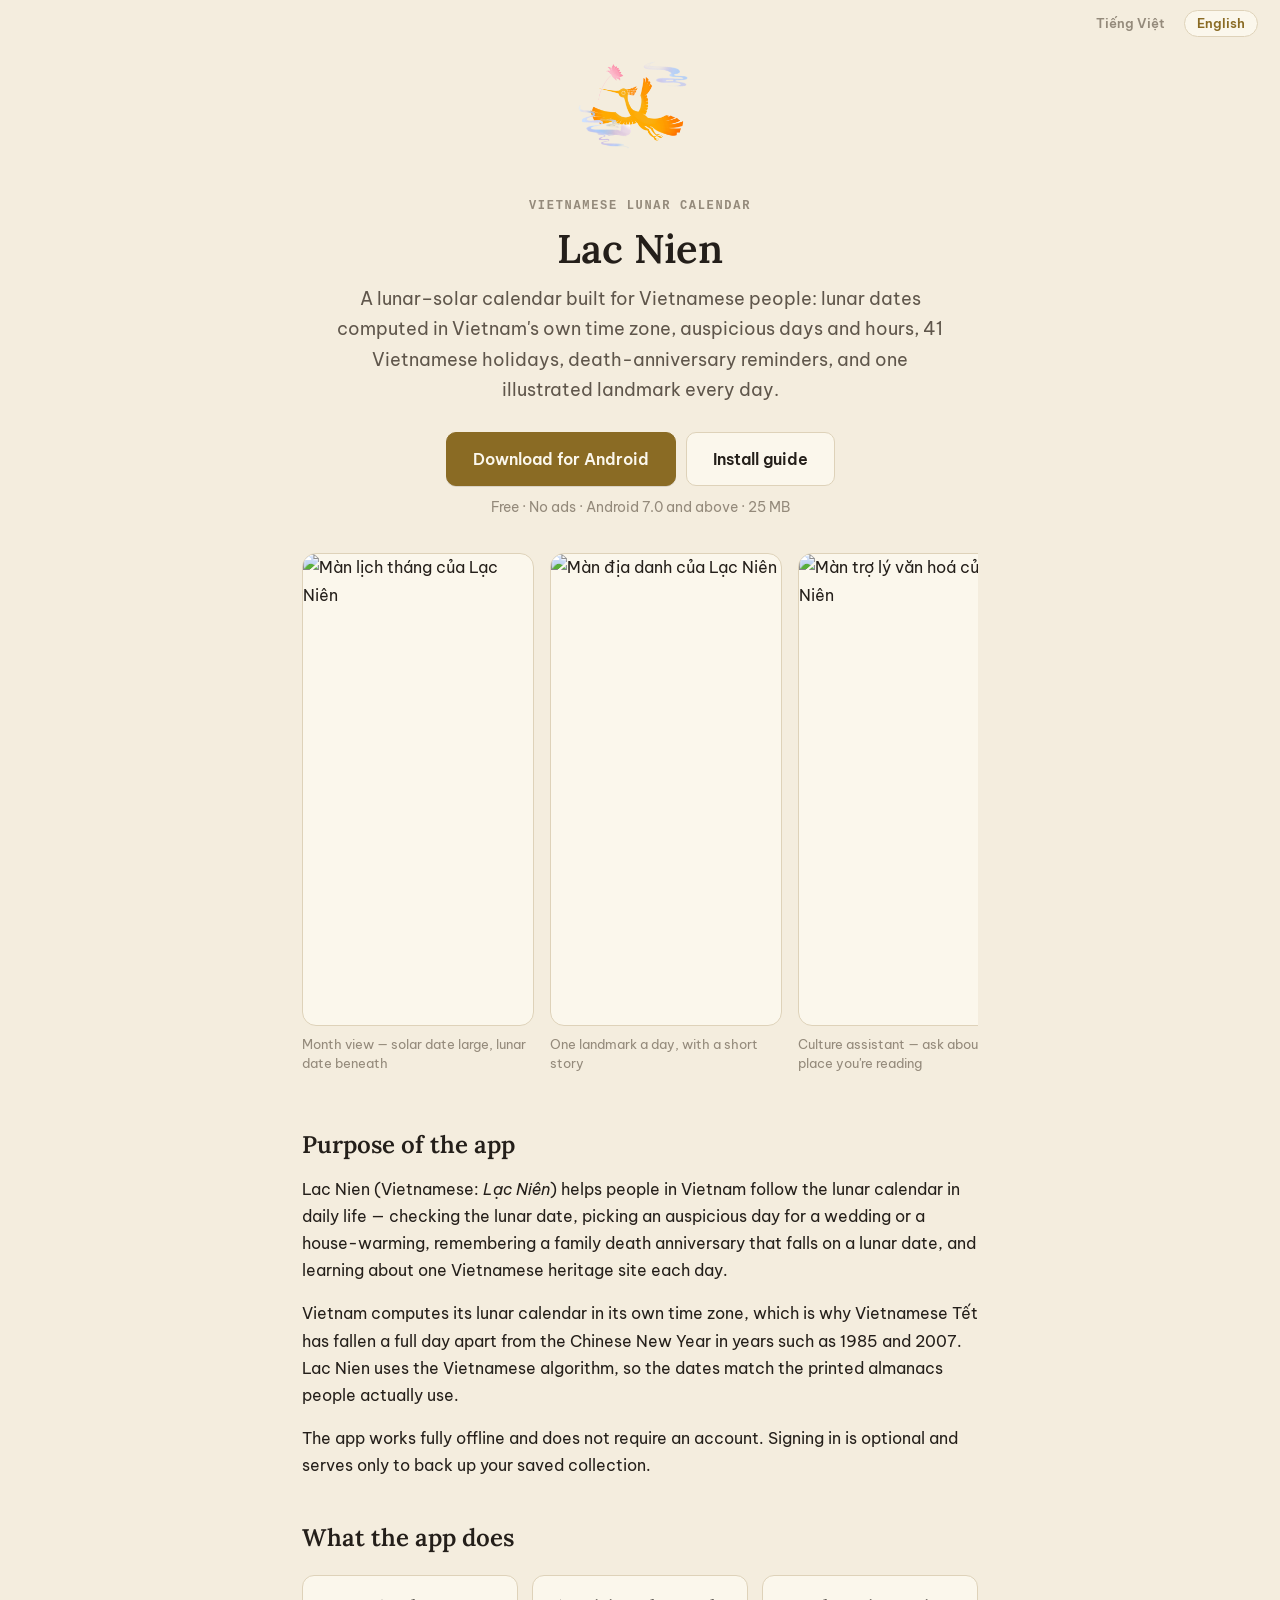
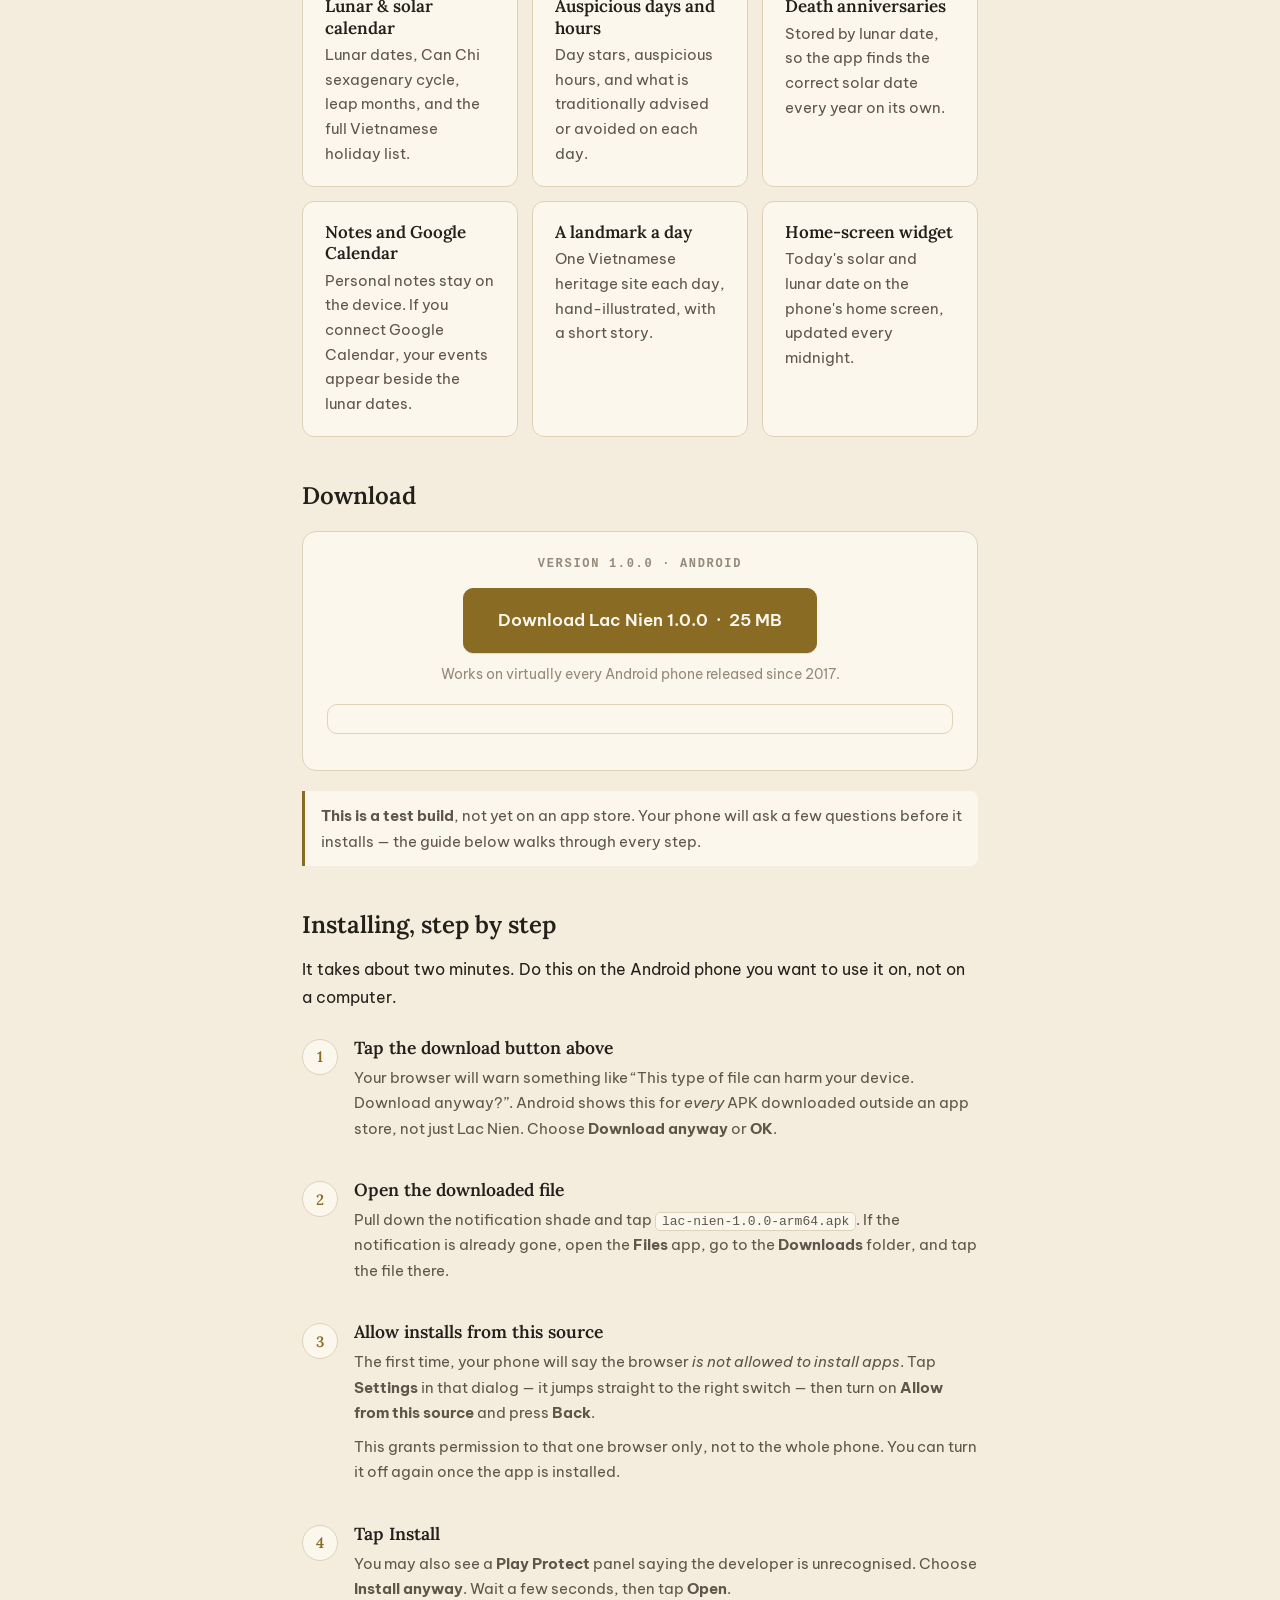
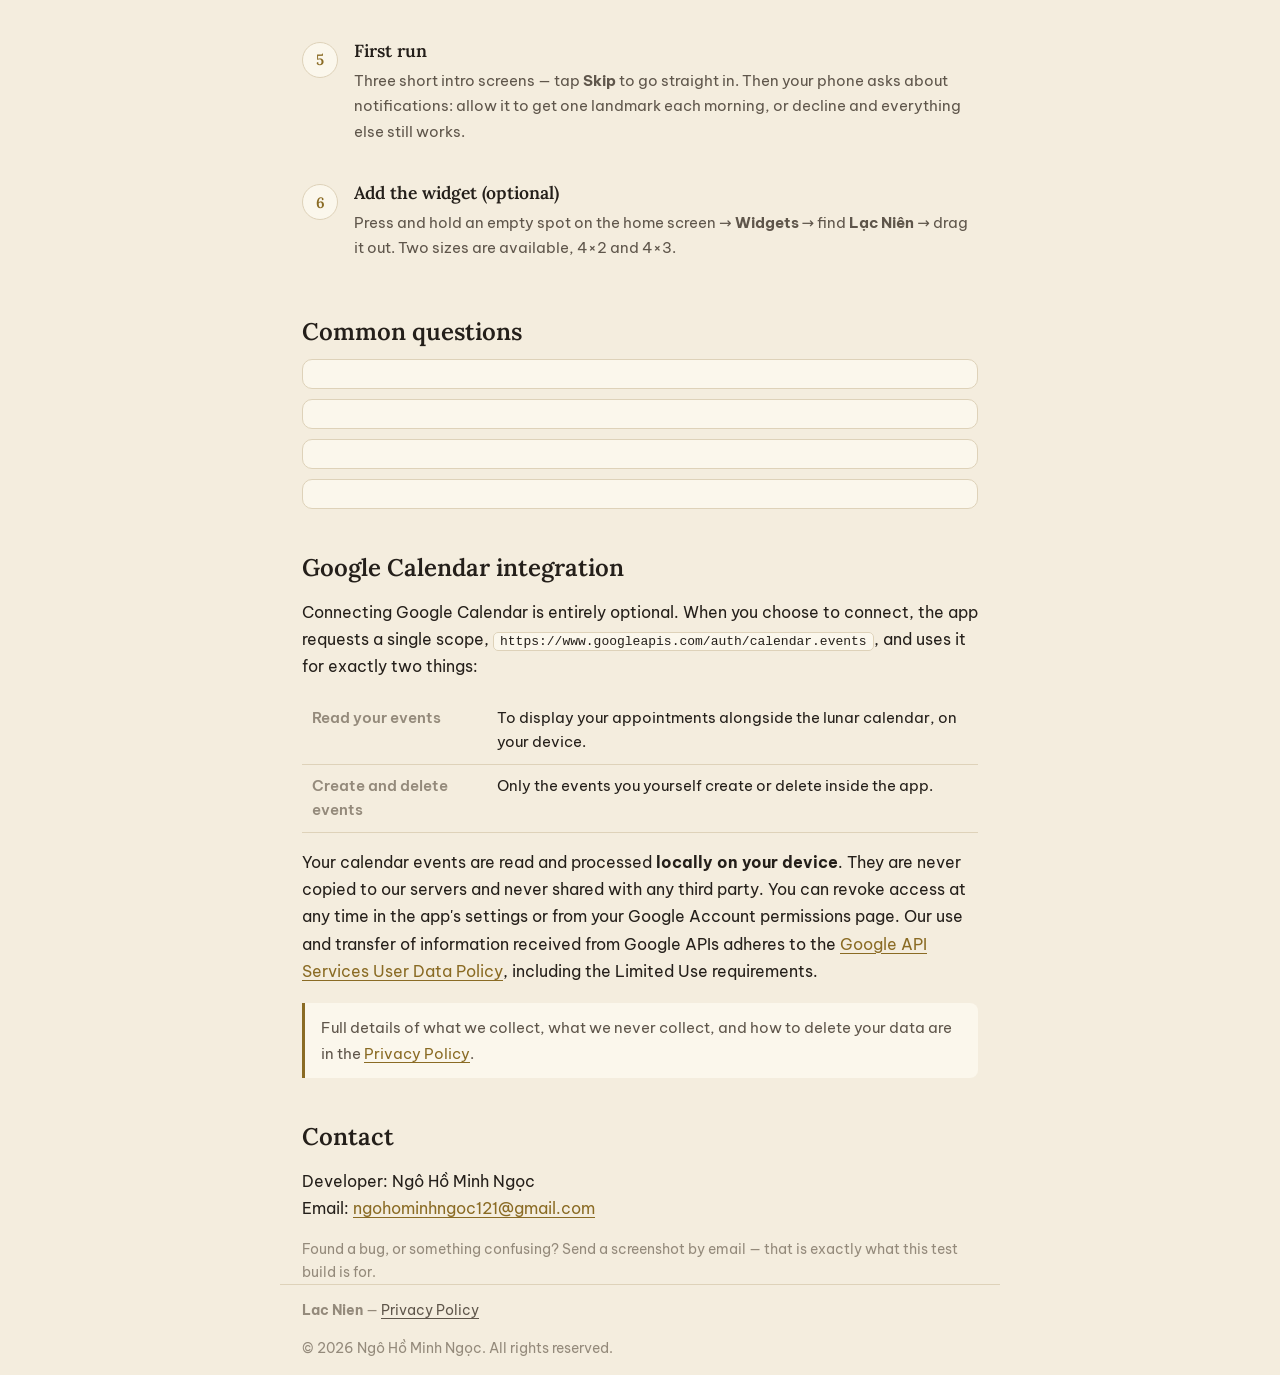
==== commit 1ca54f08: "Add files via upload" ====
--- a/index.html
+++ b/index.html
@@ -1,10 +1,18 @@
 <!doctype html>
-<html lang="en">
+<html lang="vi" data-ngon-ngu="vi">
 <head>
 <meta charset="utf-8">
 <meta name="viewport" content="width=device-width, initial-scale=1">
-<title>Lac Nien — Vietnamese lunar calendar app</title>
-<meta name="description" content="Lac Nien (Lạc Niên) is a Vietnamese lunar–solar calendar app: lunar dates, auspicious hours, 41 Vietnamese holidays, death-anniversary reminders, and one illustrated landmark every day.">
+<title>Lac Nien — Lịch âm dương Việt Nam</title>
+
+<!-- Thẻ xác minh quyền sở hữu tên miền của Google Search Console.
+     Trước đây nó nằm một mình ở /privacy-policy/index.html, chiếm chỗ
+     của trang chính sách thật — nên Google báo trang "does not have
+     sufficient content". Đặt ở CẢ HAI trang để xác minh không mất dù
+     sau này có đổi trang nào. ĐỪNG XOÁ. -->
+<meta name="google-site-verification" content="IIGp6_PbwCI12vjTiKh3ZAAD8ZFnAEpmFbbmMpyhZwM" />
+
+<meta name="description" content="Lạc Niên (Lac Nien) — ứng dụng lịch âm dương Việt Nam: ngày âm, giờ hoàng đạo, 41 ngày lễ, nhắc ngày giỗ theo âm lịch, và mỗi ngày một địa danh. Tải APK cho Android.">
 <link rel="icon" href="lac-nien.png">
 <link rel="preconnect" href="https://fonts.googleapis.com">
 <link rel="preconnect" href="https://fonts.gstatic.com" crossorigin>
@@ -13,92 +21,431 @@
 </head>
 <body>
 
+<!-- Nút đổi ngôn ngữ. Cả hai thứ tiếng đều nằm sẵn trong DOM chứ không
+     tải thêm, để bộ quét của Google đọc được phần tiếng Anh dù trang
+     mặc định hiện tiếng Việt. -->
+<nav class="doi-tieng" aria-label="Ngôn ngữ / Language">
+  <button type="button" data-chon="vi" aria-pressed="true">Tiếng Việt</button>
+  <button type="button" data-chon="en" aria-pressed="false">English</button>
+</nav>
+
 <header class="khung">
-  <img src="lac-nien.png" alt="Lac Nien logo — a Lạc bird from the Đông Sơn bronze drum">
-  <p class="nhan-nho">Vietnamese lunar calendar</p>
+  <img src="lac-nien.png" alt="Lạc Niên — chim Lạc trên trống đồng Đông Sơn" width="132" height="132">
+  <p class="nhan-nho" lang="vi">Lịch âm dương Việt Nam</p>
+  <p class="nhan-nho" lang="en">Vietnamese lunar calendar</p>
   <h1>Lac Nien</h1>
-  <p class="dan">
+  <p class="dan" lang="vi">
+    Lịch âm dương dành cho người Việt: ngày âm tính theo đúng múi giờ Việt Nam,
+    ngày tốt giờ tốt, 41 ngày lễ, nhắc ngày giỗ theo âm lịch, và mỗi ngày
+    một địa danh kèm tranh vẽ tay.
+  </p>
+  <p class="dan" lang="en">
     A lunar–solar calendar built for Vietnamese people: lunar dates computed
     in Vietnam's own time zone, auspicious days and hours, 41 Vietnamese
     holidays, death-anniversary reminders, and one illustrated landmark
     every day.
   </p>
+
+  <p class="nut-hang">
+    <a class="nut nut-chinh" href="#tai-ve">
+      <span lang="vi">Tải về cho Android</span>
+      <span lang="en">Download for Android</span>
+    </a>
+    <a class="nut nut-phu" href="#huong-dan">
+      <span lang="vi">Hướng dẫn cài đặt</span>
+      <span lang="en">Install guide</span>
+    </a>
+  </p>
+  <p class="ghi-nho">
+    <span lang="vi">Miễn phí · Không quảng cáo · Android 7.0 trở lên · 25 MB</span>
+    <span lang="en">Free · No ads · Android 7.0 and above · 25 MB</span>
+  </p>
 </header>
 
 <main class="khung">
 
-  <h2>Purpose of the app</h2>
-  <p>
-    Lac Nien (Vietnamese: <i>Lạc Niên</i>) helps people in Vietnam follow the
-    lunar calendar in daily life — checking the lunar date, picking an
-    auspicious day for a wedding or a house-warming, remembering a family
-    death anniversary that falls on a lunar date, and learning about one
-    Vietnamese heritage site each day.
-  </p>
-  <p>
-    Vietnam computes its lunar calendar in its own time zone, which is why
-    Vietnamese Tết has fallen a full day apart from the Chinese New Year in
-    years such as 1985 and 2007. Lac Nien uses the Vietnamese algorithm, so
-    the dates match the printed almanacs people actually use.
-  </p>
-  <p>
-    The app works fully offline and does not require an account. Signing in
-    is optional and serves only to back up your saved collection.
-  </p>
-
-  <h2>What the app does</h2>
+  <!-- ===================== ẢNH CHỤP ===================== -->
+  <section class="bang-anh" aria-label="Ảnh chụp màn hình / Screenshots">
+    <figure>
+      <img src="anh/lich.png" alt="Màn lịch tháng của Lạc Niên" width="540" height="1104" loading="lazy">
+      <figcaption lang="vi">Lịch tháng — ngày dương lớn, ngày âm nhỏ bên dưới</figcaption>
+      <figcaption lang="en">Month view — solar date large, lunar date beneath</figcaption>
+    </figure>
+    <figure>
+      <img src="anh/dia-danh.png" alt="Màn địa danh của Lạc Niên" width="540" height="1104" loading="lazy">
+      <figcaption lang="vi">Mỗi ngày một địa danh, kèm một câu chuyện ngắn</figcaption>
+      <figcaption lang="en">One landmark a day, with a short story</figcaption>
+    </figure>
+    <figure>
+      <img src="anh/tro-ly.png" alt="Màn trợ lý văn hoá của Lạc Niên" width="540" height="1104" loading="lazy">
+      <figcaption lang="vi">Trợ lý văn hoá — hỏi đáp về nơi đang xem</figcaption>
+      <figcaption lang="en">Culture assistant — ask about the place you're reading</figcaption>
+    </figure>
+  </section>
+
+  <!-- ===================== MỤC ĐÍCH (Google OAuth đọc mục này) ===== -->
+  <h2 id="muc-dich">
+    <span lang="vi">Ứng dụng này để làm gì</span>
+    <span lang="en">Purpose of the app</span>
+  </h2>
+
+  <div lang="vi">
+    <p>
+      Lạc Niên (tiếng Anh: <i>Lac Nien</i>) giúp người Việt theo lịch âm trong
+      đời sống hằng ngày — xem ngày âm, chọn ngày lành cho việc cưới hỏi hay
+      động thổ, nhớ ngày giỗ trong nhà vốn tính theo âm lịch, và mỗi ngày biết
+      thêm một di sản của đất nước mình.
+    </p>
+    <p>
+      Việt Nam tính lịch âm theo múi giờ của riêng mình. Đó là lý do Tết Việt
+      Nam từng lệch hẳn một ngày với Tết Trung Quốc, như các năm 1985 và 2007.
+      Lạc Niên dùng đúng thuật toán Việt Nam, nên ngày tháng khớp với cuốn lịch
+      giấy mà mọi người vẫn treo trong nhà.
+    </p>
+    <p>
+      Ứng dụng chạy đầy đủ khi không có mạng và không bắt đăng nhập. Đăng nhập
+      là tuỳ chọn, chỉ để sao lưu bộ sưu tập của bạn.
+    </p>
+  </div>
+
+  <div lang="en">
+    <p>
+      Lac Nien (Vietnamese: <i>Lạc Niên</i>) helps people in Vietnam follow the
+      lunar calendar in daily life — checking the lunar date, picking an
+      auspicious day for a wedding or a house-warming, remembering a family
+      death anniversary that falls on a lunar date, and learning about one
+      Vietnamese heritage site each day.
+    </p>
+    <p>
+      Vietnam computes its lunar calendar in its own time zone, which is why
+      Vietnamese Tết has fallen a full day apart from the Chinese New Year in
+      years such as 1985 and 2007. Lac Nien uses the Vietnamese algorithm, so
+      the dates match the printed almanacs people actually use.
+    </p>
+    <p>
+      The app works fully offline and does not require an account. Signing in
+      is optional and serves only to back up your saved collection.
+    </p>
+  </div>
+
+  <!-- ===================== TÍNH NĂNG ===================== -->
+  <h2>
+    <span lang="vi">Ứng dụng làm được gì</span>
+    <span lang="en">What the app does</span>
+  </h2>
   <div class="luoi">
     <div class="the">
-      <h3>Lunar &amp; solar calendar</h3>
-      <p>Lunar dates, Can Chi sexagenary cycle, leap months, and the full
-         Vietnamese holiday list.</p>
+      <h3><span lang="vi">Lịch âm và lịch dương</span><span lang="en">Lunar &amp; solar calendar</span></h3>
+      <p lang="vi">Ngày âm, Can Chi, tháng nhuận, và đủ danh sách ngày lễ Việt Nam.</p>
+      <p lang="en">Lunar dates, Can Chi sexagenary cycle, leap months, and the full Vietnamese holiday list.</p>
     </div>
     <div class="the">
-      <h3>Auspicious days and hours</h3>
-      <p>Day stars, auspicious hours, and what is traditionally advised or
-         avoided on each day.</p>
+      <h3><span lang="vi">Ngày tốt, giờ tốt</span><span lang="en">Auspicious days and hours</span></h3>
+      <p lang="vi">Sao trực, giờ hoàng đạo, việc nên làm và việc nên kiêng của từng ngày.</p>
+      <p lang="en">Day stars, auspicious hours, and what is traditionally advised or avoided on each day.</p>
     </div>
     <div class="the">
-      <h3>Death anniversaries</h3>
-      <p>Stored by lunar date, so the app finds the correct solar date every
-         year on its own.</p>
+      <h3><span lang="vi">Ngày giỗ</span><span lang="en">Death anniversaries</span></h3>
+      <p lang="vi">Lưu theo ngày âm, nên năm nào ứng dụng cũng tự tìm ra đúng ngày dương.</p>
+      <p lang="en">Stored by lunar date, so the app finds the correct solar date every year on its own.</p>
     </div>
     <div class="the">
-      <h3>Notes and Google Calendar</h3>
-      <p>Personal notes stay on the device. If you connect Google Calendar,
-         your events appear beside the lunar dates.</p>
+      <h3><span lang="vi">Ghi chú và Google Calendar</span><span lang="en">Notes and Google Calendar</span></h3>
+      <p lang="vi">Ghi chú nằm trong máy. Nối Google Calendar thì sự kiện của bạn hiện cạnh ngày âm.</p>
+      <p lang="en">Personal notes stay on the device. If you connect Google Calendar, your events appear beside the lunar dates.</p>
     </div>
     <div class="the">
-      <h3>A landmark a day</h3>
-      <p>One Vietnamese heritage site each day, hand-illustrated, with a
-         short story.</p>
+      <h3><span lang="vi">Mỗi ngày một địa danh</span><span lang="en">A landmark a day</span></h3>
+      <p lang="vi">Một di sản Việt Nam mỗi ngày, tranh vẽ tay, kèm một câu chuyện ngắn.</p>
+      <p lang="en">One Vietnamese heritage site each day, hand-illustrated, with a short story.</p>
     </div>
     <div class="the">
-      <h3>Home-screen widget</h3>
-      <p>Today's solar and lunar date on the phone's home screen, updated
-         every midnight.</p>
+      <h3><span lang="vi">Ô xem nhanh</span><span lang="en">Home-screen widget</span></h3>
+      <p lang="vi">Ngày dương và ngày âm hôm nay ngay trên màn hình chính, tự đổi lúc nửa đêm.</p>
+      <p lang="en">Today's solar and lunar date on the phone's home screen, updated every midnight.</p>
     </div>
   </div>
 
-  <h2>Google Calendar integration</h2>
-  <p>
+  <!-- ===================== TẢI VỀ ===================== -->
+  <h2 id="tai-ve">
+    <span lang="vi">Tải về</span>
+    <span lang="en">Download</span>
+  </h2>
+
+  <div class="hop-tai">
+    <p class="nhan-nho">
+      <span lang="vi">Phiên bản 1.0.0 · Android</span>
+      <span lang="en">Version 1.0.0 · Android</span>
+    </p>
+    <a class="nut nut-chinh nut-to"
+       href="https://github.com/HDT-0103/hdt-0103.github.io/releases/download/v1.0.0/lac-nien-1.0.0-arm64.apk">
+      <span lang="vi">Tải Lạc Niên 1.0.0 &nbsp;·&nbsp; 25 MB</span>
+      <span lang="en">Download Lac Nien 1.0.0 &nbsp;·&nbsp; 25 MB</span>
+    </a>
+    <p class="ghi-nho" lang="vi">
+      Dùng cho gần như mọi điện thoại Android từ 2017 trở lại đây.
+    </p>
+    <p class="ghi-nho" lang="en">
+      Works on virtually every Android phone released since 2017.
+    </p>
+
+    <details>
+      <summary lang="vi">Máy báo “không cài được ứng dụng này”?</summary>
+      <summary lang="en">Phone says “app not installed”?</summary>
+      <p lang="vi">
+        Điện thoại đời cũ hơn dùng bản 32-bit:
+        <a href="https://github.com/HDT-0103/hdt-0103.github.io/releases/download/v1.0.0/lac-nien-1.0.0-arm32.apk">tải bản 32-bit (23 MB)</a>.
+        Chỉ tải bản này khi bản ở trên không cài được — nó chạy chậm hơn một chút
+        trên máy đời mới.
+      </p>
+      <p lang="en">
+        Older phones need the 32-bit build:
+        <a href="https://github.com/HDT-0103/hdt-0103.github.io/releases/download/v1.0.0/lac-nien-1.0.0-arm32.apk">download the 32-bit build (23 MB)</a>.
+        Only use this one if the button above fails — it runs slightly slower on
+        newer phones.
+      </p>
+    </details>
+  </div>
+
+  <blockquote lang="vi">
+    <b>Đây là bản chạy thử</b>, chưa lên cửa hàng ứng dụng. Vì thế điện thoại sẽ
+    hỏi vài câu trước khi cho cài — phần hướng dẫn ngay bên dưới đi qua từng
+    bước một.
+  </blockquote>
+  <blockquote lang="en">
+    <b>This is a test build</b>, not yet on an app store. Your phone will ask a
+    few questions before it installs — the guide below walks through every
+    step.
+  </blockquote>
+
+  <!-- ===================== HƯỚNG DẪN CÀI ===================== -->
+  <h2 id="huong-dan">
+    <span lang="vi">Cài đặt — từng bước một</span>
+    <span lang="en">Installing, step by step</span>
+  </h2>
+
+  <p lang="vi">
+    Mất khoảng hai phút. Làm trên chính chiếc điện thoại Android bạn muốn dùng,
+    không phải trên máy tính.
+  </p>
+  <p lang="en">
+    It takes about two minutes. Do this on the Android phone you want to use it
+    on, not on a computer.
+  </p>
+
+  <ol class="cac-buoc">
+    <li>
+      <h3><span lang="vi">Bấm nút tải ở trên</span><span lang="en">Tap the download button above</span></h3>
+      <p lang="vi">
+        Trình duyệt hiện câu hỏi đại ý “Tệp này có thể gây hại cho thiết bị của
+        bạn. Vẫn tải xuống?”. Đây là câu Android hỏi với <em>mọi</em> file APK
+        tải ngoài cửa hàng, không phải riêng Lạc Niên. Chọn
+        <b>Vẫn tải xuống</b> hoặc <b>OK</b>.
+      </p>
+      <p lang="en">
+        Your browser will warn something like “This type of file can harm your
+        device. Download anyway?”. Android shows this for <em>every</em> APK
+        downloaded outside an app store, not just Lac Nien. Choose
+        <b>Download anyway</b> or <b>OK</b>.
+      </p>
+    </li>
+
+    <li>
+      <h3><span lang="vi">Mở file vừa tải</span><span lang="en">Open the downloaded file</span></h3>
+      <p lang="vi">
+        Kéo thanh thông báo từ mép trên xuống rồi bấm vào dòng
+        <code>lac-nien-1.0.0-arm64.apk</code>. Nếu thông báo đã trôi mất, mở
+        ứng dụng <b>Tệp</b> (hoặc <b>Files</b>, <b>Quản lý tệp</b>) rồi vào thư
+        mục <b>Tải xuống</b> và bấm vào file đó.
+      </p>
+      <p lang="en">
+        Pull down the notification shade and tap
+        <code>lac-nien-1.0.0-arm64.apk</code>. If the notification is already
+        gone, open the <b>Files</b> app, go to the <b>Downloads</b> folder, and
+        tap the file there.
+      </p>
+    </li>
+
+    <li>
+      <h3><span lang="vi">Cho phép cài từ nguồn này</span><span lang="en">Allow installs from this source</span></h3>
+      <p lang="vi">
+        Lần đầu tiên, máy sẽ nói trình duyệt <em>chưa được phép cài ứng dụng</em>.
+        Bấm <b>Cài đặt</b> trong hộp thoại đó — máy mở thẳng tới đúng ô cần bật —
+        rồi gạt công tắc <b>Cho phép từ nguồn này</b>. Xong thì bấm nút
+        <b>Quay lại</b>.
+      </p>
+      <p lang="vi" class="phu">
+        Công tắc này chỉ cấp quyền cho riêng trình duyệt bạn đang dùng, không
+        mở toang cả máy. Bạn tắt lại được sau khi cài xong.
+      </p>
+      <p lang="en">
+        The first time, your phone will say the browser <em>is not allowed to
+        install apps</em>. Tap <b>Settings</b> in that dialog — it jumps straight
+        to the right switch — then turn on <b>Allow from this source</b> and
+        press <b>Back</b>.
+      </p>
+      <p lang="en" class="phu">
+        This grants permission to that one browser only, not to the whole phone.
+        You can turn it off again once the app is installed.
+      </p>
+    </li>
+
+    <li>
+      <h3><span lang="vi">Bấm Cài đặt</span><span lang="en">Tap Install</span></h3>
+      <p lang="vi">
+        Có thể máy hiện thêm bảng <b>Play Protect</b> nói rằng chưa nhận ra nhà
+        phát triển. Chọn <b>Vẫn cài đặt</b>. Chờ vài giây rồi bấm <b>Mở</b>.
+      </p>
+      <p lang="en">
+        You may also see a <b>Play Protect</b> panel saying the developer is
+        unrecognised. Choose <b>Install anyway</b>. Wait a few seconds, then tap
+        <b>Open</b>.
+      </p>
+    </li>
+
+    <li>
+      <h3><span lang="vi">Lần đầu mở ứng dụng</span><span lang="en">First run</span></h3>
+      <p lang="vi">
+        Ba màn giới thiệu ngắn, bấm <b>Bỏ qua</b> nếu muốn vào thẳng. Sau đó máy
+        hỏi có cho gửi thông báo không — đồng ý thì mỗi sáng bạn nhận một địa
+        danh mới, từ chối thì mọi phần khác vẫn chạy đủ.
+      </p>
+      <p lang="en">
+        Three short intro screens — tap <b>Skip</b> to go straight in. Then your
+        phone asks about notifications: allow it to get one landmark each
+        morning, or decline and everything else still works.
+      </p>
+    </li>
+
+    <li>
+      <h3><span lang="vi">Đặt ô xem nhanh (tuỳ chọn)</span><span lang="en">Add the widget (optional)</span></h3>
+      <p lang="vi">
+        Giữ tay vào chỗ trống trên màn hình chính → <b>Tiện ích</b> → tìm
+        <b>Lạc Niên</b> → kéo ra màn hình. Có hai cỡ, 4×2 và 4×3.
+      </p>
+      <p lang="en">
+        Press and hold an empty spot on the home screen → <b>Widgets</b> → find
+        <b>Lạc Niên</b> → drag it out. Two sizes are available, 4×2 and 4×3.
+      </p>
+    </li>
+  </ol>
+
+  <!-- ===================== HỎI ĐÁP ===================== -->
+  <h2>
+    <span lang="vi">Vài câu hay gặp</span>
+    <span lang="en">Common questions</span>
+  </h2>
+
+  <details>
+    <summary lang="vi">Vì sao Google hiện cảnh báo khi tôi bấm kết nối?</summary>
+    <summary lang="en">Why does Google warn me when I connect?</summary>
+    <p lang="vi">
+      Khi bạn bấm <b>Tiếp tục với Google</b> hoặc <b>Kết nối Google Calendar</b>,
+      màn hình của Google có thể hiện dòng
+      <i>“Google hasn't verified this app”</i>. Lạc Niên đang trong quá trình xác
+      minh với Google, và cảnh báo này xuất hiện với mọi ứng dụng chưa xong thủ
+      tục đó. Bấm <b>Advanced</b> (hoặc <b>Nâng cao</b>) rồi chọn dòng
+      <b>Go to Lac Nien</b> ở bên dưới. Xác minh xong thì cảnh báo tự biến mất.
+    </p>
+    <p lang="vi">
+      Không muốn kết nối Google cũng hoàn toàn được — ghi chú và ngày giỗ vẫn
+      lưu đầy đủ trong máy.
+    </p>
+    <p lang="en">
+      When you tap <b>Continue with Google</b> or <b>Connect Google Calendar</b>,
+      Google may show <i>“Google hasn't verified this app”</i>. Lac Nien is going
+      through Google's verification process, and this notice appears for every
+      app that has not finished it. Tap <b>Advanced</b>, then
+      <b>Go to Lac Nien</b>. The warning disappears once verification completes.
+    </p>
+    <p lang="en">
+      You can skip Google entirely — notes and death anniversaries are stored on
+      your device either way.
+    </p>
+  </details>
+
+  <details>
+    <summary lang="vi">Có ngày lại ghi “chưa có địa danh”?</summary>
+    <summary lang="en">Some days say “no landmark yet”?</summary>
+    <p lang="vi">
+      Đúng như thiết kế. Bộ 365 bức tranh đang được vẽ, và bài viết được thêm
+      dần <b>mà bạn không phải cài lại ứng dụng</b>. Ở bản thử này, nội dung phủ
+      từ 19/9 đến 30/9.
+    </p>
+    <p lang="en">
+      That is by design. The set of 365 illustrations is still being drawn, and
+      entries are added over time <b>without you reinstalling anything</b>. In
+      this test build, content covers 19–30 September.
+    </p>
+  </details>
+
+  <details>
+    <summary lang="vi">Ứng dụng có chạy khi mất mạng không?</summary>
+    <summary lang="en">Does it work offline?</summary>
+    <p lang="vi">
+      Có. Lịch âm, Can Chi, ngày tốt xấu, ngày lễ, ghi chú và ngày giỗ đều tính
+      ngay trong máy. Chỉ bài địa danh mới và trợ lý văn hoá mới cần mạng.
+    </p>
+    <p lang="en">
+      Yes. The lunar calendar, Can Chi, auspicious days, holidays, notes and
+      death anniversaries are all computed on the device. Only new landmark
+      entries and the culture assistant need a connection.
+    </p>
+  </details>
+
+  <details>
+    <summary lang="vi">Gỡ ứng dụng thế nào?</summary>
+    <summary lang="en">How do I uninstall it?</summary>
+    <p lang="vi">
+      Giữ tay vào biểu tượng <b>Lạc Niên</b> → <b>Gỡ cài đặt</b>. Mọi dữ liệu
+      trong máy mất theo. Nếu bạn có tài khoản, vào <b>Thêm → Tài khoản → Xoá
+      tài khoản</b> trước khi gỡ để xoá luôn phần lưu trên máy chủ.
+    </p>
+    <p lang="en">
+      Press and hold the <b>Lạc Niên</b> icon → <b>Uninstall</b>. All on-device
+      data goes with it. If you created an account, go to
+      <b>More → Account → Delete account</b> before uninstalling to remove the
+      server-side copy too.
+    </p>
+  </details>
+
+  <!-- ===================== GOOGLE CALENDAR (Google OAuth đọc mục này) === -->
+  <h2 id="google-calendar">
+    <span lang="vi">Về phần nối với Google Calendar</span>
+    <span lang="en">Google Calendar integration</span>
+  </h2>
+
+  <p lang="vi">
+    Nối Google Calendar hoàn toàn là tuỳ chọn. Khi bạn chọn nối, ứng dụng xin
+    đúng một quyền, <code>https://www.googleapis.com/auth/calendar.events</code>,
+    và dùng nó cho đúng hai việc:
+  </p>
+  <p lang="en">
     Connecting Google Calendar is entirely optional. When you choose to
     connect, the app requests a single scope,
     <code>https://www.googleapis.com/auth/calendar.events</code>, and uses it
     for exactly two things:
   </p>
-  <table>
-    <tr>
-      <th>Read your events</th>
-      <td>To display your appointments alongside the lunar calendar, on your
-          device.</td>
-    </tr>
-    <tr>
-      <th>Create and delete events</th>
-      <td>Only the events you yourself create or delete inside the app.</td>
-    </tr>
+
+  <table lang="vi">
+    <tr><th>Đọc sự kiện của bạn</th><td>Để hiện lịch hẹn cạnh ngày âm, ngay trên máy bạn.</td></tr>
+    <tr><th>Tạo và xoá sự kiện</th><td>Chỉ những sự kiện do chính bạn tạo hoặc xoá trong ứng dụng.</td></tr>
   </table>
-  <p>
+  <table lang="en">
+    <tr><th>Read your events</th><td>To display your appointments alongside the lunar calendar, on your device.</td></tr>
+    <tr><th>Create and delete events</th><td>Only the events you yourself create or delete inside the app.</td></tr>
+  </table>
+
+  <p lang="vi">
+    Sự kiện lịch của bạn được đọc và xử lý <b>ngay trên máy</b>. Chúng không bao
+    giờ được sao lên máy chủ của chúng tôi và không chia sẻ với bên thứ ba nào.
+    Bạn thu hồi quyền bất cứ lúc nào trong phần Cài đặt của ứng dụng hoặc ở
+    trang quyền của Tài khoản Google. Việc sử dụng và chuyển giao thông tin nhận
+    từ Google API tuân theo
+    <a href="https://developers.google.com/terms/api-services-user-data-policy">Google
+    API Services User Data Policy</a>, bao gồm cả các yêu cầu Limited Use.
+  </p>
+  <p lang="en">
     Your calendar events are read and processed <b>locally on your device</b>.
     They are never copied to our servers and never shared with any third
     party. You can revoke access at any time in the app's settings or from
@@ -109,20 +456,36 @@
   </p>
 
   <blockquote>
-    Full details of what we collect, what we never collect, and how to delete
-    your data are in the <a href="privacy-policy/">Privacy Policy</a>.
+    <span lang="vi">
+      Chi tiết đầy đủ về những gì chúng tôi thu thập, những gì không bao giờ thu
+      thập, và cách xoá dữ liệu của bạn nằm ở
+      <a href="privacy-policy/">Chính sách quyền riêng tư</a>.
+    </span>
+    <span lang="en">
+      Full details of what we collect, what we never collect, and how to delete
+      your data are in the <a href="privacy-policy/">Privacy Policy</a>.
+    </span>
   </blockquote>
 
-  <h2>Availability</h2>
+  <!-- ===================== LIÊN HỆ ===================== -->
+  <h2>
+    <span lang="vi">Liên hệ</span>
+    <span lang="en">Contact</span>
+  </h2>
   <p>
-    Lac Nien runs on Android 7.0 and above, in Vietnamese and English. It
-    contains no advertising, and we do not sell or share your data.
-  </p>
-
-  <h2>Contact</h2>
-  <p>
-    Developer: Ngô Hồ Minh Ngọc<br>
+    <span lang="vi">Nhà phát triển:</span><span lang="en">Developer:</span>
+    Ngô Hồ Minh Ngọc<br>
     Email: <a href="mailto:ngohominhngoc121@gmail.com">ngohominhngoc121@gmail.com</a>
+  </p>
+  <p class="ghi-nho">
+    <span lang="vi">
+      Gặp lỗi hay thấy chỗ nào khó dùng? Chụp màn hình gửi email giúp — bản thử
+      này tồn tại chính là để nghe những điều đó.
+    </span>
+    <span lang="en">
+      Found a bug, or something confusing? Send a screenshot by email — that is
+      exactly what this test build is for.
+    </span>
   </p>
 
 </main>
@@ -134,5 +497,36 @@
   <p>© 2026 Ngô Hồ Minh Ngọc. All rights reserved.</p>
 </footer>
 
+<script>
+// Đổi ngôn ngữ bằng một thuộc tính trên <html>; phần ẩn/hiện do CSS lo.
+// Làm cách này thay vì thay chữ bằng JS để trang vẫn đọc được đầy đủ cả
+// hai thứ tiếng khi JS không chạy — bộ quét của Google là một trường hợp
+// như vậy.
+(function () {
+  var goc = document.documentElement;
+  var nut = document.querySelectorAll('.doi-tieng button');
+
+  function dat(ma) {
+    goc.setAttribute('data-ngon-ngu', ma);
+    goc.setAttribute('lang', ma);
+    nut.forEach(function (b) {
+      b.setAttribute('aria-pressed', String(b.dataset.chon === ma));
+    });
+    try { localStorage.setItem('lac-nien-ngon-ngu', ma); } catch (e) {}
+  }
+
+  nut.forEach(function (b) {
+    b.addEventListener('click', function () { dat(b.dataset.chon); });
+  });
+
+  var luu;
+  try { luu = localStorage.getItem('lac-nien-ngon-ngu'); } catch (e) {}
+  // Người dùng đã chọn thì theo họ; chưa chọn thì đoán từ ngôn ngữ trình
+  // duyệt, và mặc định tiếng Việt vì đây là ứng dụng cho người Việt.
+  if (luu === 'vi' || luu === 'en') dat(luu);
+  else if (!(navigator.language || '').toLowerCase().startsWith('vi')) dat('en');
+})();
+</script>
+
 </body>
 </html>
--- a/style.css
+++ b/style.css
@@ -77,3 +77,136 @@
   .khung { padding: 0 18px; }
   table { font-size: 13.5px; }
 }
+
+/* ============================================================
+   Landing page — các khối thêm từ 20/09/2026
+   ============================================================ */
+
+/* --- Song ngữ ---------------------------------------------
+   Cả hai thứ tiếng nằm sẵn trong DOM, CSS quyết định hiện cái
+   nào. Cố ý làm vậy thay vì thay chữ bằng JS: bộ quét của
+   Google (và trình duyệt tắt JS) vẫn đọc được phần tiếng Anh,
+   mà hồ sơ OAuth lại dựa đúng vào phần đó. */
+:root[data-ngon-ngu="vi"] [lang="en"] { display: none; }
+:root[data-ngon-ngu="en"] [lang="vi"] { display: none; }
+
+.doi-tieng {
+  position: sticky; top: 0; z-index: 10;
+  display: flex; justify-content: flex-end; gap: 6px;
+  padding: 10px 22px;
+  background: color-mix(in srgb, var(--nen) 88%, transparent);
+  backdrop-filter: blur(8px);
+  border-bottom: 1px solid transparent;
+}
+.doi-tieng button {
+  font: 600 12.5px/1 'Be Vietnam Pro', system-ui, sans-serif;
+  color: var(--muc-3);
+  background: none; border: 1px solid transparent; border-radius: 999px;
+  padding: 6px 12px; cursor: pointer;
+}
+.doi-tieng button:hover { color: var(--muc); }
+.doi-tieng button[aria-pressed="true"] {
+  color: var(--nhan); border-color: var(--vach); background: var(--mat);
+}
+
+/* --- Nút --------------------------------------------------- */
+.nut-hang { display: flex; flex-wrap: wrap; gap: 10px; justify-content: center; margin: 26px 0 10px; }
+.nut {
+  display: inline-block; text-decoration: none;
+  font-weight: 600; font-size: 15.5px;
+  padding: 13px 26px; border-radius: 10px;
+  border: 1px solid var(--vach);
+  transition: transform .12s ease, box-shadow .12s ease;
+}
+.nut:hover { transform: translateY(-1px); }
+.nut-chinh {
+  background: var(--nhan); color: #FBF7EC; border-color: var(--nhan);
+  box-shadow: 0 1px 0 rgba(36,31,26,.12);
+}
+.nut-chinh:hover { box-shadow: 0 4px 14px rgba(138,107,36,.28); }
+.nut-phu { background: var(--mat); color: var(--muc); }
+.nut-to { font-size: 17px; padding: 17px 34px; margin: 6px 0 4px; }
+
+.ghi-nho { font-size: 13.5px; color: var(--muc-3); margin: 6px 0 0; }
+header .ghi-nho { text-align: center; }
+.phu { font-size: 14px; color: var(--muc-3); }
+
+/* --- Ảnh chụp màn hình -------------------------------------
+   Cuộn ngang trên máy hẹp thay vì co ảnh bé lại: ảnh điện
+   thoại mà thu nhỏ quá thì chữ trong ảnh thành vô nghĩa. */
+.bang-anh {
+  display: flex; gap: 16px; margin: 34px 0 8px;
+  overflow-x: auto; padding-bottom: 12px;
+  scroll-snap-type: x mandatory;
+  scrollbar-width: thin;
+}
+.bang-anh figure { margin: 0; flex: 0 0 auto; width: 232px; scroll-snap-align: center; }
+.bang-anh img {
+  width: 100%; height: auto; display: block;
+  border: 1px solid var(--vach); border-radius: 14px;
+  background: var(--mat);
+}
+.bang-anh figcaption {
+  font-size: 13px; color: var(--muc-3); margin-top: 9px; line-height: 1.5;
+}
+
+/* --- Hộp tải về -------------------------------------------- */
+.hop-tai {
+  background: var(--mat); border: 1px solid var(--vach);
+  border-radius: 14px; padding: 26px 24px; margin: 20px 0;
+  text-align: center;
+}
+.hop-tai .nhan-nho { margin: 0 0 12px; }
+.hop-tai details { margin-top: 18px; text-align: left; }
+
+/* --- Các bước cài ------------------------------------------ */
+.cac-buoc { list-style: none; counter-reset: buoc; padding: 0; margin: 26px 0; }
+.cac-buoc > li {
+  counter-increment: buoc;
+  position: relative;
+  padding: 0 0 4px 52px;
+  margin-bottom: 26px;
+}
+.cac-buoc > li::before {
+  content: counter(buoc);
+  position: absolute; left: 0; top: 2px;
+  width: 34px; height: 34px;
+  display: grid; place-items: center;
+  font: 600 15px/1 Lora, Georgia, serif;
+  color: var(--nhan);
+  background: var(--mat);
+  border: 1px solid var(--vach); border-radius: 50%;
+}
+.cac-buoc h3 { margin: 4px 0 6px; font-size: 17.5px; }
+.cac-buoc p { margin: 0 0 8px; color: var(--muc-2); font-size: 15px; }
+
+code {
+  font: 13px/1.5 ui-monospace, 'SF Mono', Menlo, monospace;
+  background: var(--mat); border: 1px solid var(--vach);
+  border-radius: 5px; padding: 1px 6px;
+  /* break-all xén tên file giữa thân chữ ("...arm64.ap|k"), đọc ra
+     thành một tên khác. Để trình duyệt ngắt ở dấu gạch và dấu chấm
+     có sẵn; chỉ chuỗi dài quá khổ mới ngắt tuỳ ý. */
+  overflow-wrap: anywhere;
+}
+
+/* --- Hỏi đáp gập mở ---------------------------------------- */
+details {
+  background: var(--mat); border: 1px solid var(--vach);
+  border-radius: 10px; padding: 14px 18px; margin: 10px 0;
+}
+details[open] { padding-bottom: 6px; }
+summary {
+  cursor: pointer; font-weight: 600; font-size: 15px;
+  list-style-position: outside;
+}
+summary::marker { color: var(--muc-3); }
+details p { font-size: 14.5px; color: var(--muc-2); margin: 12px 0; }
+
+@media (max-width: 560px) {
+  .nut-to { font-size: 15.5px; padding: 15px 22px; }
+  .hop-tai { padding: 22px 16px; }
+  .cac-buoc > li { padding-left: 46px; }
+  /* Ảnh tràn hết bề ngang màn hình cho dễ vuốt. */
+  .bang-anh { margin-left: -18px; margin-right: -18px; padding-left: 18px; padding-right: 18px; }
+}
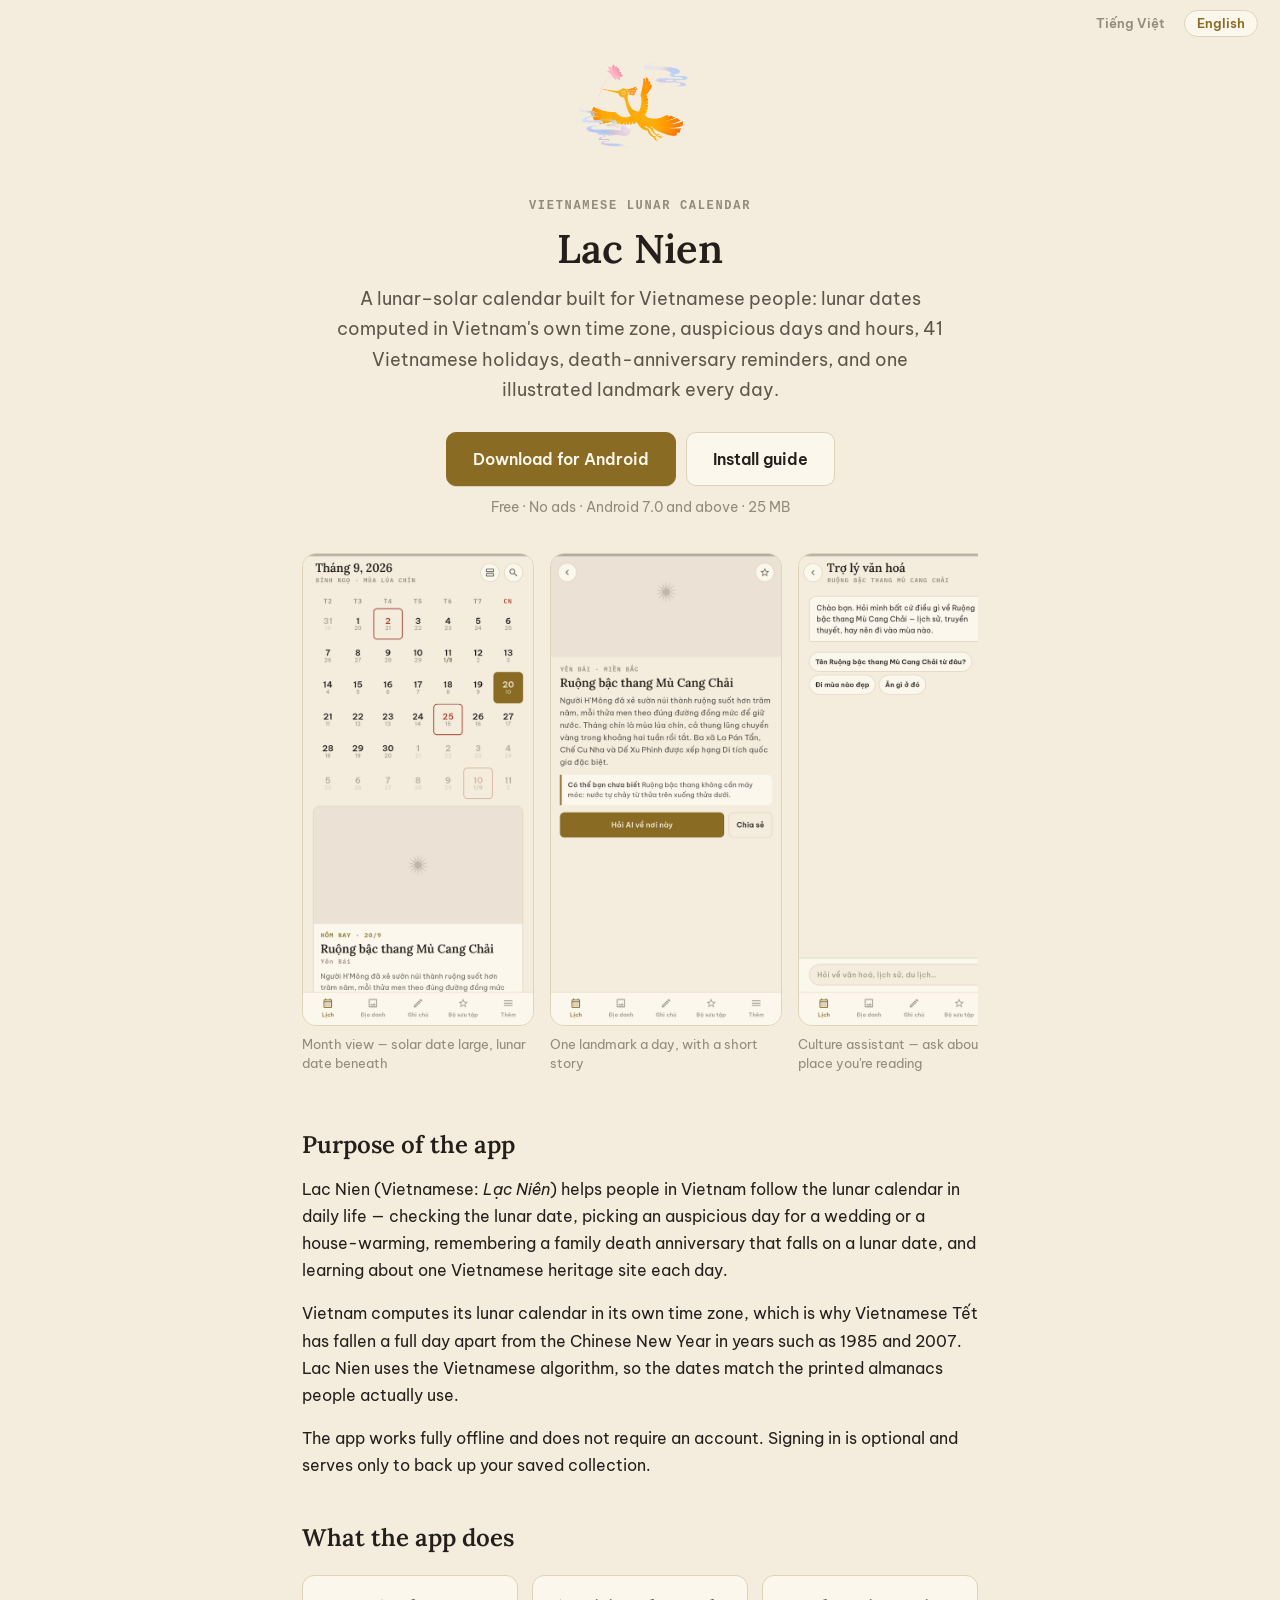
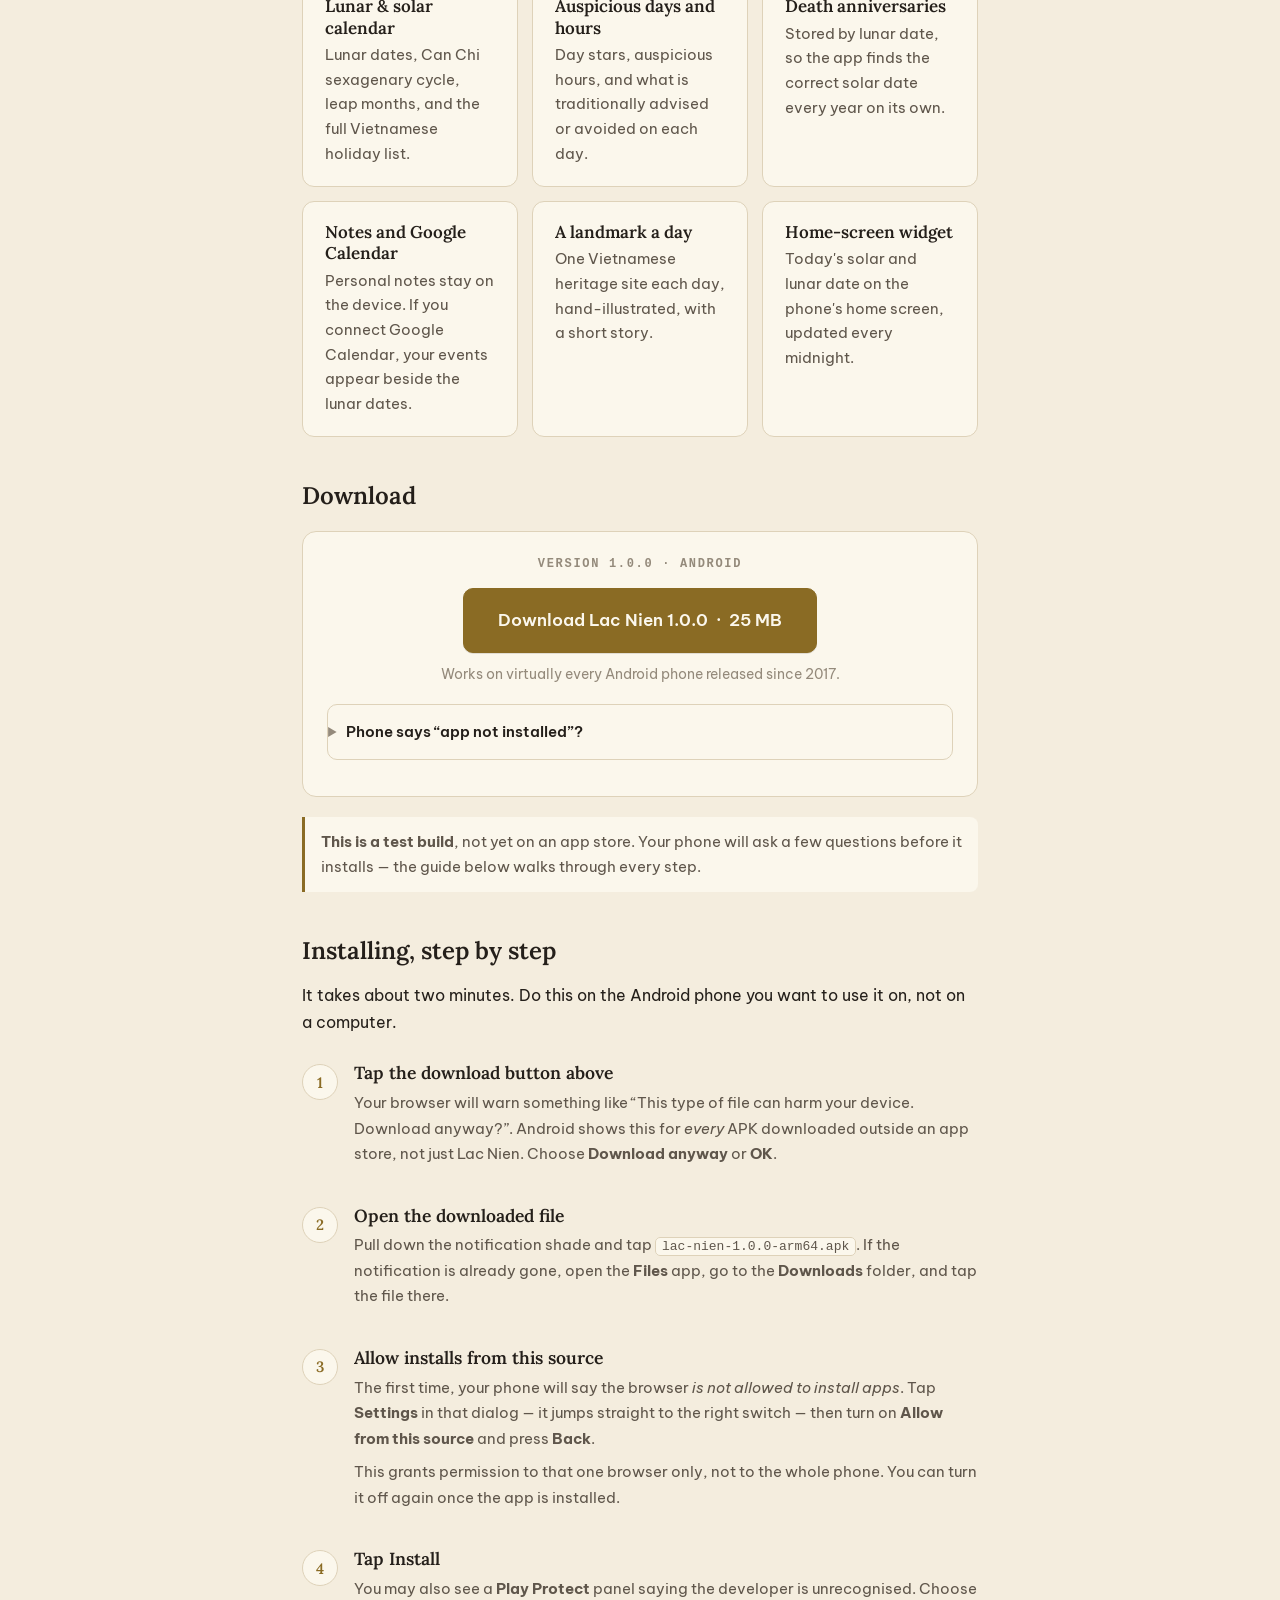
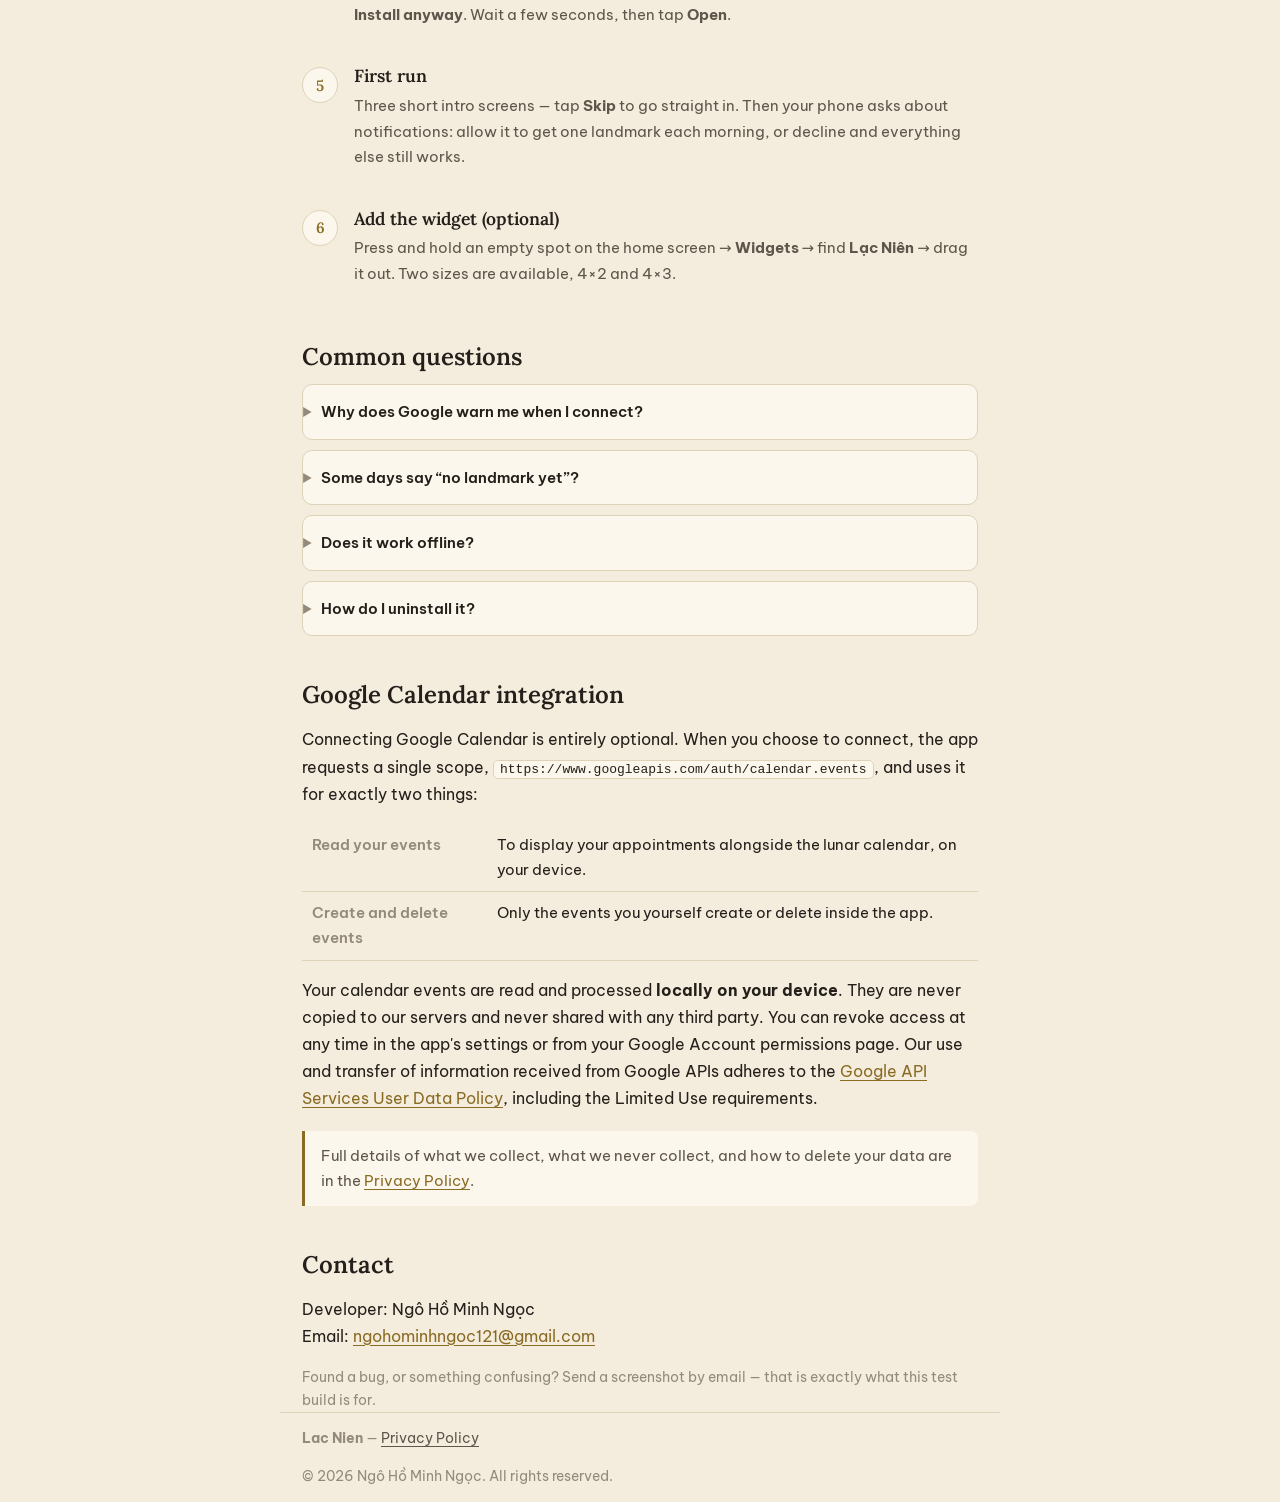
==== commit 4ed975a9: "Add files via upload" ====
--- a/index.html
+++ b/index.html
@@ -190,8 +190,7 @@
     </p>
 
     <details>
-      <summary lang="vi">Máy báo “không cài được ứng dụng này”?</summary>
-      <summary lang="en">Phone says “app not installed”?</summary>
+      <summary><span lang="vi">Máy báo “không cài được ứng dụng này”?</span><span lang="en">Phone says “app not installed”?</span></summary>
       <p lang="vi">
         Điện thoại đời cũ hơn dùng bản 32-bit:
         <a href="https://github.com/HDT-0103/hdt-0103.github.io/releases/download/v1.0.0/lac-nien-1.0.0-arm32.apk">tải bản 32-bit (23 MB)</a>.
@@ -337,8 +336,7 @@
   </h2>
 
   <details>
-    <summary lang="vi">Vì sao Google hiện cảnh báo khi tôi bấm kết nối?</summary>
-    <summary lang="en">Why does Google warn me when I connect?</summary>
+    <summary><span lang="vi">Vì sao Google hiện cảnh báo khi tôi bấm kết nối?</span><span lang="en">Why does Google warn me when I connect?</span></summary>
     <p lang="vi">
       Khi bạn bấm <b>Tiếp tục với Google</b> hoặc <b>Kết nối Google Calendar</b>,
       màn hình của Google có thể hiện dòng
@@ -365,8 +363,7 @@
   </details>
 
   <details>
-    <summary lang="vi">Có ngày lại ghi “chưa có địa danh”?</summary>
-    <summary lang="en">Some days say “no landmark yet”?</summary>
+    <summary><span lang="vi">Có ngày lại ghi “chưa có địa danh”?</span><span lang="en">Some days say “no landmark yet”?</span></summary>
     <p lang="vi">
       Đúng như thiết kế. Bộ 365 bức tranh đang được vẽ, và bài viết được thêm
       dần <b>mà bạn không phải cài lại ứng dụng</b>. Ở bản thử này, nội dung phủ
@@ -380,8 +377,7 @@
   </details>
 
   <details>
-    <summary lang="vi">Ứng dụng có chạy khi mất mạng không?</summary>
-    <summary lang="en">Does it work offline?</summary>
+    <summary><span lang="vi">Ứng dụng có chạy khi mất mạng không?</span><span lang="en">Does it work offline?</span></summary>
     <p lang="vi">
       Có. Lịch âm, Can Chi, ngày tốt xấu, ngày lễ, ghi chú và ngày giỗ đều tính
       ngay trong máy. Chỉ bài địa danh mới và trợ lý văn hoá mới cần mạng.
@@ -394,8 +390,7 @@
   </details>
 
   <details>
-    <summary lang="vi">Gỡ ứng dụng thế nào?</summary>
-    <summary lang="en">How do I uninstall it?</summary>
+    <summary><span lang="vi">Gỡ ứng dụng thế nào?</span><span lang="en">How do I uninstall it?</span></summary>
     <p lang="vi">
       Giữ tay vào biểu tượng <b>Lạc Niên</b> → <b>Gỡ cài đặt</b>. Mọi dữ liệu
       trong máy mất theo. Nếu bạn có tài khoản, vào <b>Thêm → Tài khoản → Xoá
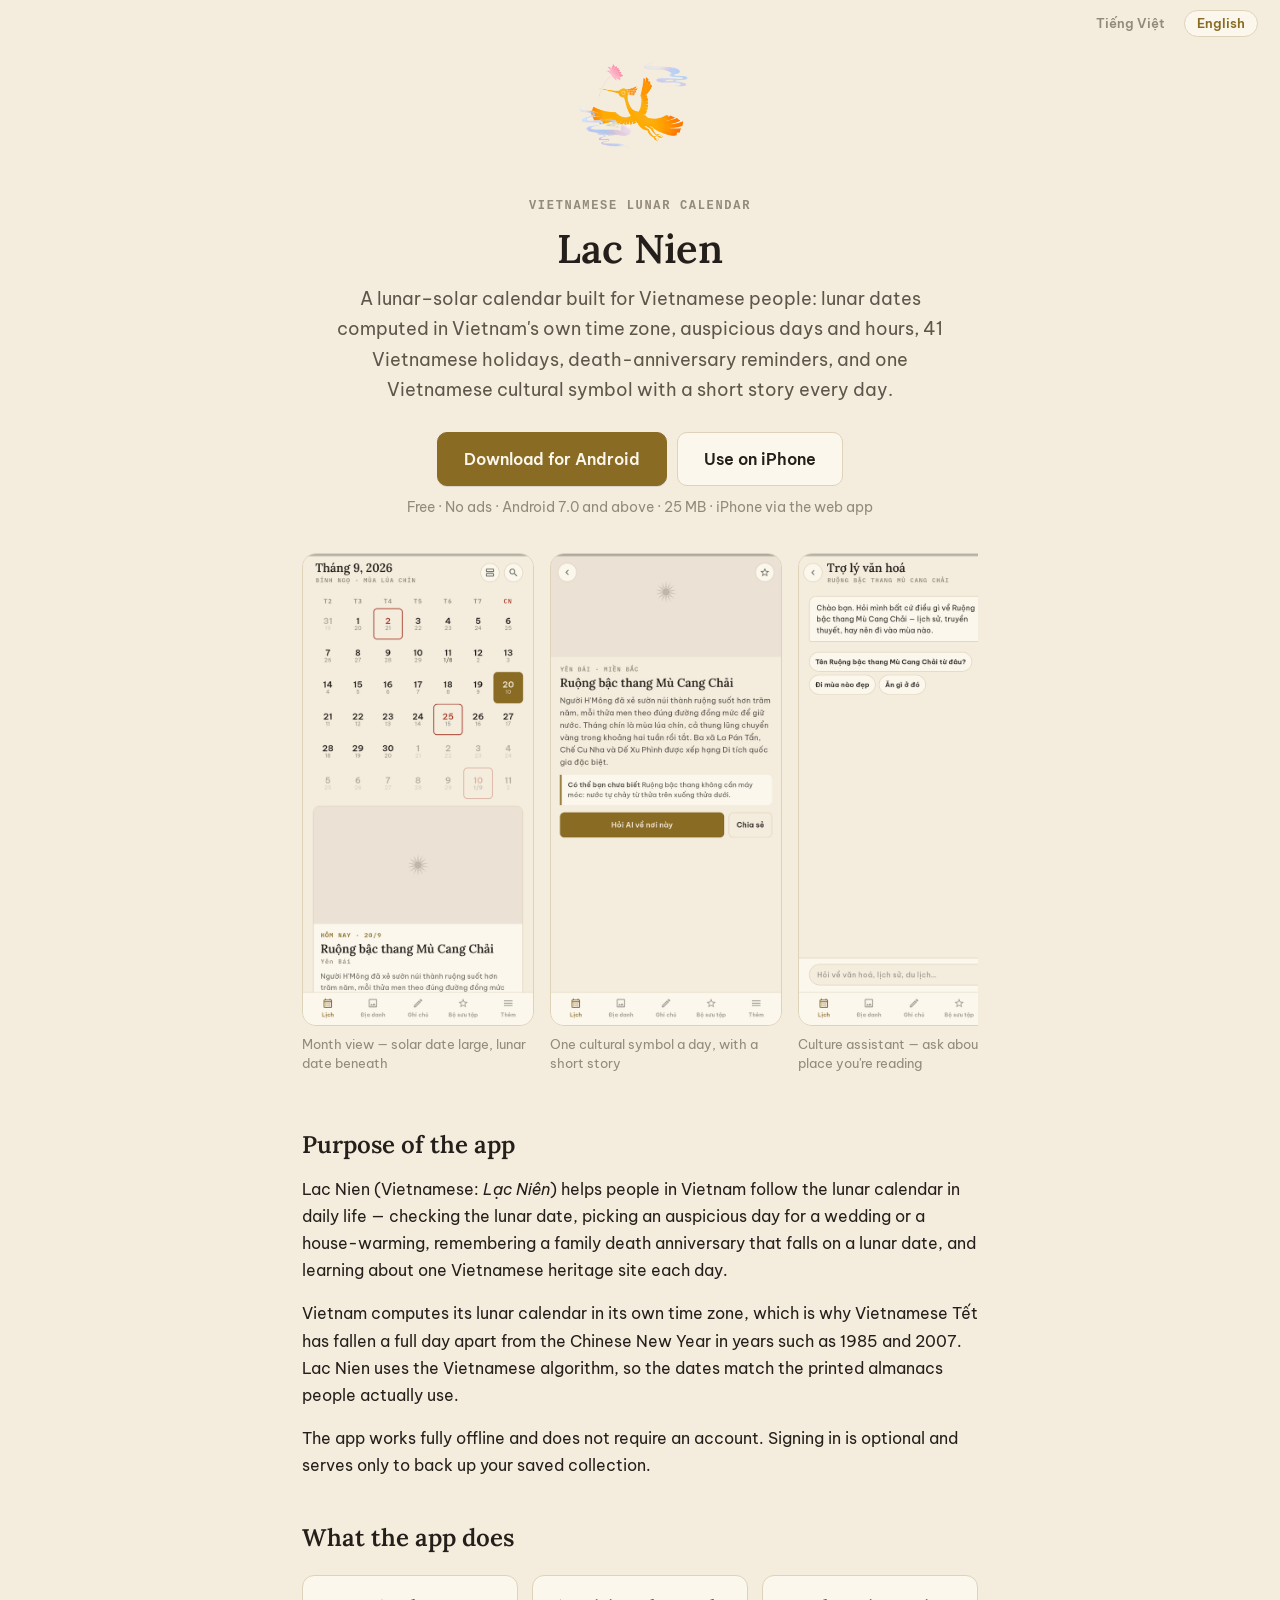
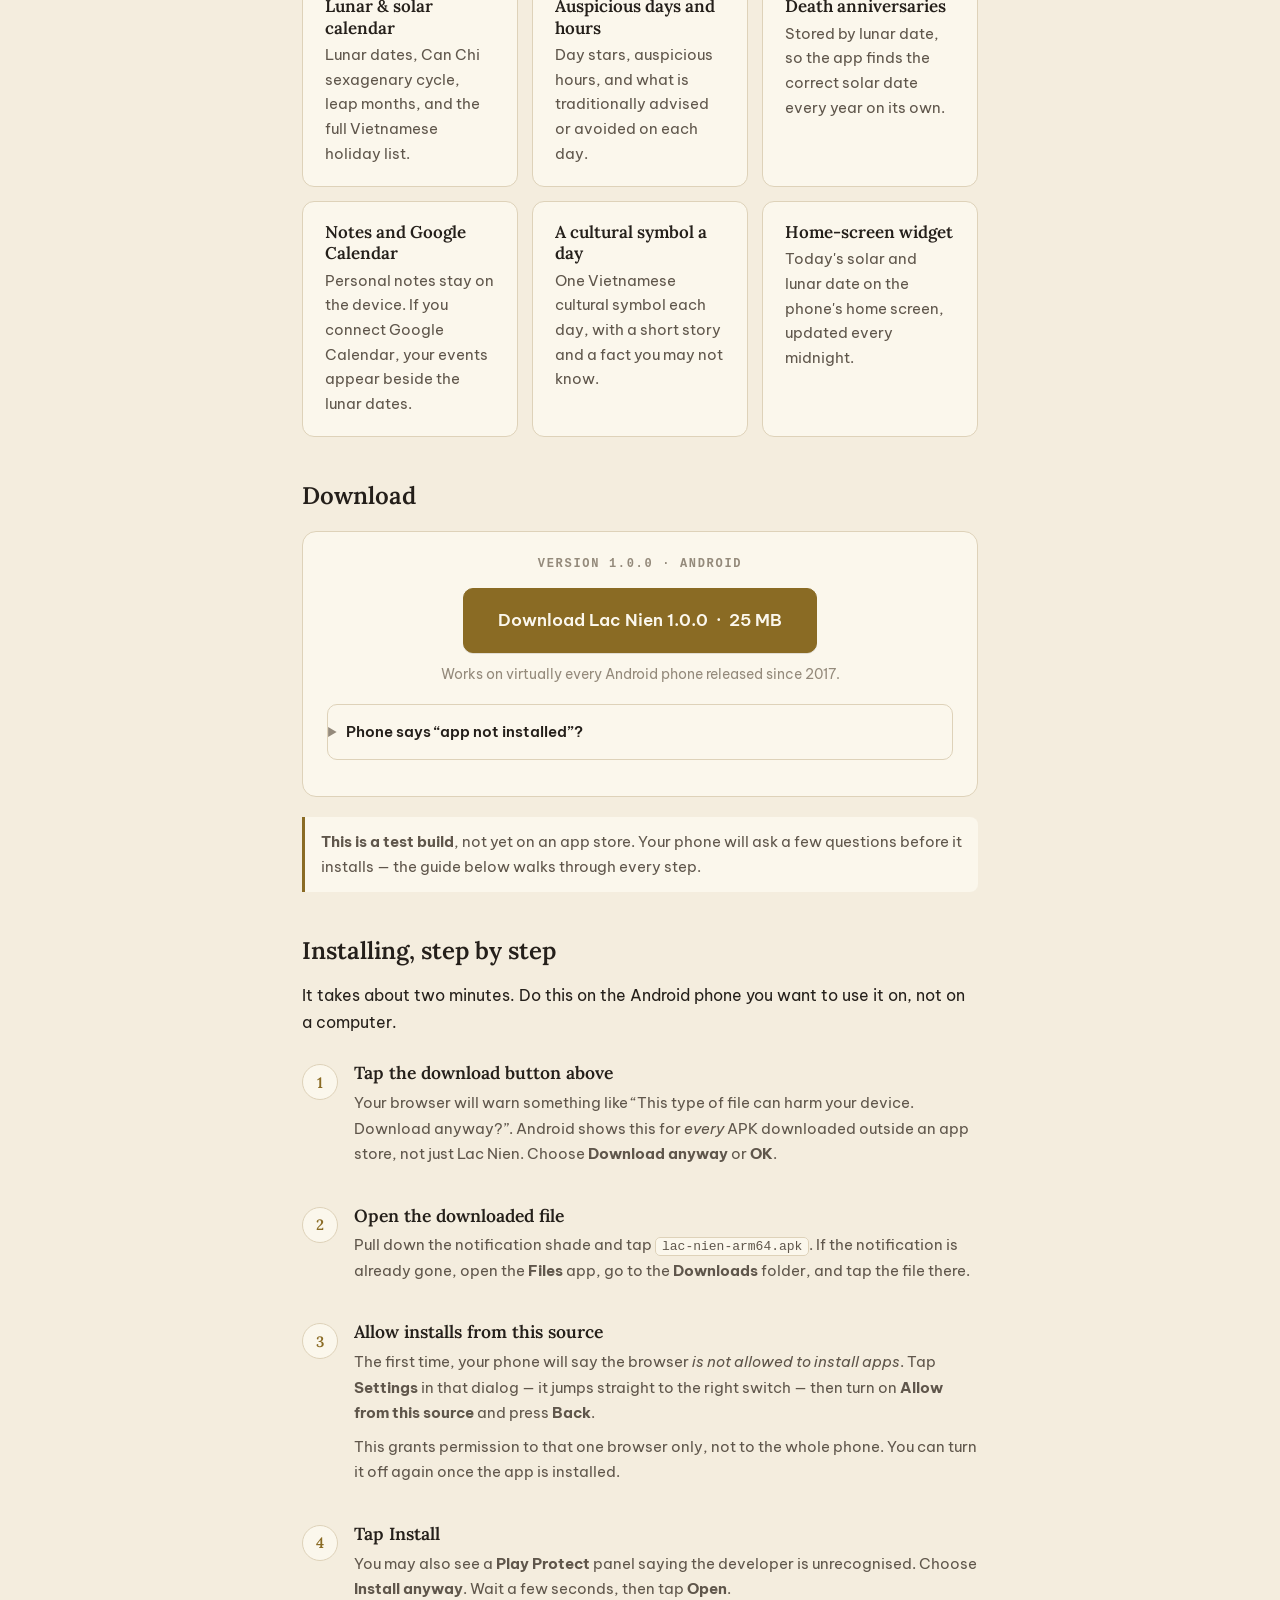
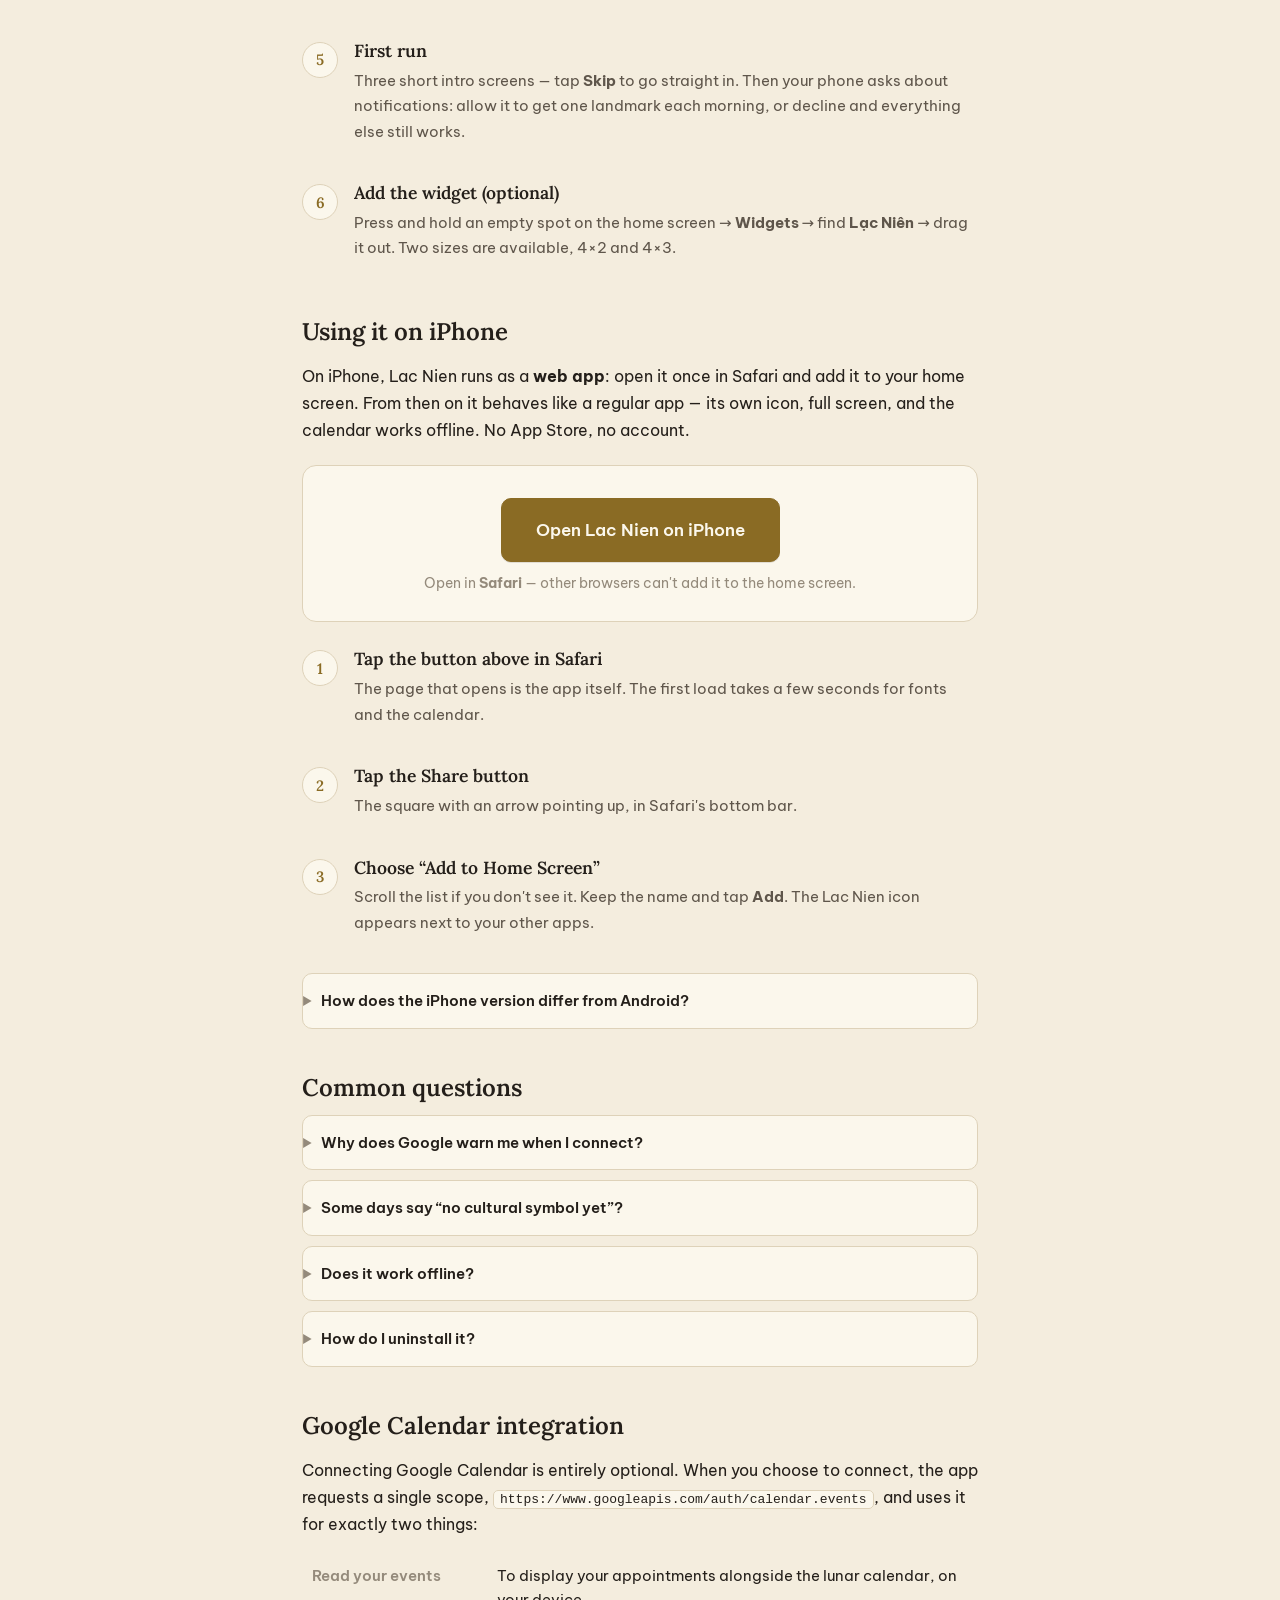
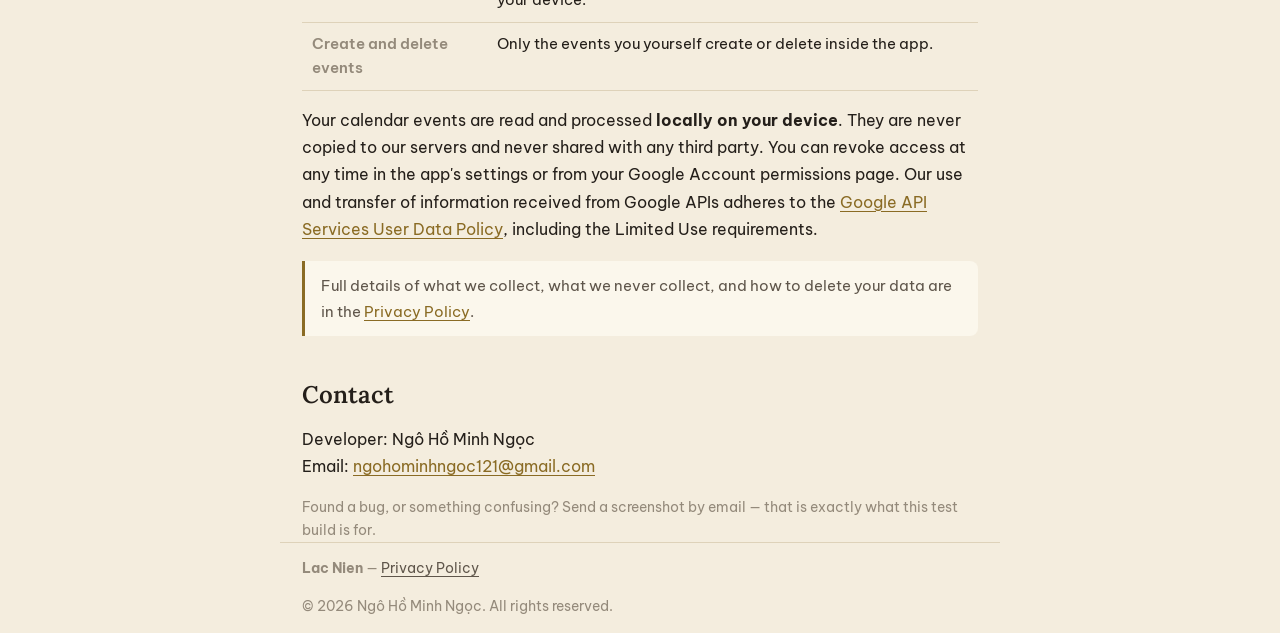
==== commit 11a137f8: "Trang chủ: nút tải trỏ releases/latest thay vì v1.0.0 cố định Bản đang chạy là bản upload tay ngày 2" ====
--- a/index.html
+++ b/index.html
@@ -12,7 +12,7 @@
      sau này có đổi trang nào. ĐỪNG XOÁ. -->
 <meta name="google-site-verification" content="IIGp6_PbwCI12vjTiKh3ZAAD8ZFnAEpmFbbmMpyhZwM" />
 
-<meta name="description" content="Lạc Niên (Lac Nien) — ứng dụng lịch âm dương Việt Nam: ngày âm, giờ hoàng đạo, 41 ngày lễ, nhắc ngày giỗ theo âm lịch, và mỗi ngày một địa danh. Tải APK cho Android.">
+<meta name="description" content="Lạc Niên (Lac Nien) — ứng dụng lịch âm dương Việt Nam: ngày âm, giờ hoàng đạo, 41 ngày lễ, nhắc ngày giỗ theo âm lịch, và mỗi ngày một biểu tượng văn hoá Việt Nam. Tải APK cho Android.">
 <link rel="icon" href="lac-nien.png">
 <link rel="preconnect" href="https://fonts.googleapis.com">
 <link rel="preconnect" href="https://fonts.gstatic.com" crossorigin>
@@ -37,13 +37,13 @@
   <p class="dan" lang="vi">
     Lịch âm dương dành cho người Việt: ngày âm tính theo đúng múi giờ Việt Nam,
     ngày tốt giờ tốt, 41 ngày lễ, nhắc ngày giỗ theo âm lịch, và mỗi ngày
-    một địa danh kèm tranh vẽ tay.
+    một biểu tượng văn hoá Việt Nam kèm một câu chuyện ngắn.
   </p>
   <p class="dan" lang="en">
     A lunar–solar calendar built for Vietnamese people: lunar dates computed
     in Vietnam's own time zone, auspicious days and hours, 41 Vietnamese
-    holidays, death-anniversary reminders, and one illustrated landmark
-    every day.
+    holidays, death-anniversary reminders, and one Vietnamese cultural
+    symbol with a short story every day.
   </p>
 
   <p class="nut-hang">
@@ -51,14 +51,14 @@
       <span lang="vi">Tải về cho Android</span>
       <span lang="en">Download for Android</span>
     </a>
-    <a class="nut nut-phu" href="#huong-dan">
-      <span lang="vi">Hướng dẫn cài đặt</span>
-      <span lang="en">Install guide</span>
+    <a class="nut nut-phu" href="#iphone">
+      <span lang="vi">Dùng trên iPhone</span>
+      <span lang="en">Use on iPhone</span>
     </a>
   </p>
   <p class="ghi-nho">
-    <span lang="vi">Miễn phí · Không quảng cáo · Android 7.0 trở lên · 25 MB</span>
-    <span lang="en">Free · No ads · Android 7.0 and above · 25 MB</span>
+    <span lang="vi">Miễn phí · Không quảng cáo · Android 7.0 trở lên · 25 MB · iPhone dùng bản web</span>
+    <span lang="en">Free · No ads · Android 7.0 and above · 25 MB · iPhone via the web app</span>
   </p>
 </header>
 
@@ -72,9 +72,9 @@
       <figcaption lang="en">Month view — solar date large, lunar date beneath</figcaption>
     </figure>
     <figure>
-      <img src="anh/dia-danh.png" alt="Màn địa danh của Lạc Niên" width="540" height="1104" loading="lazy">
-      <figcaption lang="vi">Mỗi ngày một địa danh, kèm một câu chuyện ngắn</figcaption>
-      <figcaption lang="en">One landmark a day, with a short story</figcaption>
+      <img src="anh/dia-danh.png" alt="Màn Biểu tượng Văn hoá Việt Nam của Lạc Niên" width="540" height="1104" loading="lazy">
+      <figcaption lang="vi">Mỗi ngày một biểu tượng văn hoá, kèm một câu chuyện ngắn</figcaption>
+      <figcaption lang="en">One cultural symbol a day, with a short story</figcaption>
     </figure>
     <figure>
       <img src="anh/tro-ly.png" alt="Màn trợ lý văn hoá của Lạc Niên" width="540" height="1104" loading="lazy">
@@ -155,9 +155,9 @@
       <p lang="en">Personal notes stay on the device. If you connect Google Calendar, your events appear beside the lunar dates.</p>
     </div>
     <div class="the">
-      <h3><span lang="vi">Mỗi ngày một địa danh</span><span lang="en">A landmark a day</span></h3>
-      <p lang="vi">Một di sản Việt Nam mỗi ngày, tranh vẽ tay, kèm một câu chuyện ngắn.</p>
-      <p lang="en">One Vietnamese heritage site each day, hand-illustrated, with a short story.</p>
+      <h3><span lang="vi">Mỗi ngày một biểu tượng văn hoá</span><span lang="en">A cultural symbol a day</span></h3>
+      <p lang="vi">Một biểu tượng văn hoá Việt Nam mỗi ngày, kèm một câu chuyện ngắn và một điều có thể bạn chưa biết.</p>
+      <p lang="en">One Vietnamese cultural symbol each day, with a short story and a fact you may not know.</p>
     </div>
     <div class="the">
       <h3><span lang="vi">Ô xem nhanh</span><span lang="en">Home-screen widget</span></h3>
@@ -174,13 +174,13 @@
 
   <div class="hop-tai">
     <p class="nhan-nho">
-      <span lang="vi">Phiên bản 1.0.0 · Android</span>
-      <span lang="en">Version 1.0.0 · Android</span>
+      <span lang="vi">Phiên bản <span data-phien-ban>1.0.0</span> · Android</span>
+      <span lang="en">Version <span data-phien-ban>1.0.0</span> · Android</span>
     </p>
     <a class="nut nut-chinh nut-to"
-       href="https://github.com/HDT-0103/hdt-0103.github.io/releases/download/v1.0.0/lac-nien-1.0.0-arm64.apk">
-      <span lang="vi">Tải Lạc Niên 1.0.0 &nbsp;·&nbsp; 25 MB</span>
-      <span lang="en">Download Lac Nien 1.0.0 &nbsp;·&nbsp; 25 MB</span>
+       href="https://github.com/HDT-0103/hdt-0103.github.io/releases/latest/download/lac-nien-arm64.apk">
+      <span lang="vi">Tải Lạc Niên <span data-phien-ban>1.0.0</span> &nbsp;·&nbsp; 25 MB</span>
+      <span lang="en">Download Lac Nien <span data-phien-ban>1.0.0</span> &nbsp;·&nbsp; 25 MB</span>
     </a>
     <p class="ghi-nho" lang="vi">
       Dùng cho gần như mọi điện thoại Android từ 2017 trở lại đây.
@@ -193,13 +193,13 @@
       <summary><span lang="vi">Máy báo “không cài được ứng dụng này”?</span><span lang="en">Phone says “app not installed”?</span></summary>
       <p lang="vi">
         Điện thoại đời cũ hơn dùng bản 32-bit:
-        <a href="https://github.com/HDT-0103/hdt-0103.github.io/releases/download/v1.0.0/lac-nien-1.0.0-arm32.apk">tải bản 32-bit (23 MB)</a>.
+        <a href="https://github.com/HDT-0103/hdt-0103.github.io/releases/latest/download/lac-nien-arm32.apk">tải bản 32-bit (23 MB)</a>.
         Chỉ tải bản này khi bản ở trên không cài được — nó chạy chậm hơn một chút
         trên máy đời mới.
       </p>
       <p lang="en">
         Older phones need the 32-bit build:
-        <a href="https://github.com/HDT-0103/hdt-0103.github.io/releases/download/v1.0.0/lac-nien-1.0.0-arm32.apk">download the 32-bit build (23 MB)</a>.
+        <a href="https://github.com/HDT-0103/hdt-0103.github.io/releases/latest/download/lac-nien-arm32.apk">download the 32-bit build (23 MB)</a>.
         Only use this one if the button above fails — it runs slightly slower on
         newer phones.
       </p>
@@ -253,13 +253,13 @@
       <h3><span lang="vi">Mở file vừa tải</span><span lang="en">Open the downloaded file</span></h3>
       <p lang="vi">
         Kéo thanh thông báo từ mép trên xuống rồi bấm vào dòng
-        <code>lac-nien-1.0.0-arm64.apk</code>. Nếu thông báo đã trôi mất, mở
+        <code>lac-nien-arm64.apk</code>. Nếu thông báo đã trôi mất, mở
         ứng dụng <b>Tệp</b> (hoặc <b>Files</b>, <b>Quản lý tệp</b>) rồi vào thư
         mục <b>Tải xuống</b> và bấm vào file đó.
       </p>
       <p lang="en">
         Pull down the notification shade and tap
-        <code>lac-nien-1.0.0-arm64.apk</code>. If the notification is already
+        <code>lac-nien-arm64.apk</code>. If the notification is already
         gone, open the <b>Files</b> app, go to the <b>Downloads</b> folder, and
         tap the file there.
       </p>
@@ -328,6 +328,69 @@
       </p>
     </li>
   </ol>
+
+  <!-- ===================== IPHONE ===================== -->
+  <h2 id="iphone">
+    <span lang="vi">Dùng trên iPhone</span>
+    <span lang="en">Using it on iPhone</span>
+  </h2>
+
+  <p lang="vi">
+    iPhone dùng <b>bản web</b>: mở một lần trong Safari rồi thêm vào màn hình
+    chính, sau đó nó chạy như một ứng dụng bình thường — có biểu tượng, chạy
+    toàn màn hình, xem được lịch khi không có mạng. Không cần App Store, không
+    cần tài khoản gì.
+  </p>
+  <p lang="en">
+    On iPhone, Lac Nien runs as a <b>web app</b>: open it once in Safari and add
+    it to your home screen. From then on it behaves like a regular app — its own
+    icon, full screen, and the calendar works offline. No App Store, no account.
+  </p>
+
+  <div class="hop-tai">
+    <a class="nut nut-chinh nut-to" href="app/">
+      <span lang="vi">Mở Lạc Niên trên iPhone</span>
+      <span lang="en">Open Lac Nien on iPhone</span>
+    </a>
+    <p class="ghi-nho" lang="vi">Mở bằng <b>Safari</b> — trình duyệt khác không thêm được vào màn hình chính.</p>
+    <p class="ghi-nho" lang="en">Open in <b>Safari</b> — other browsers can't add it to the home screen.</p>
+  </div>
+
+  <ol class="cac-buoc">
+    <li>
+      <h3><span lang="vi">Bấm nút trên bằng Safari</span><span lang="en">Tap the button above in Safari</span></h3>
+      <p lang="vi">Trang mở ra chính là ứng dụng. Đợi vài giây lần đầu để tải font và lịch.</p>
+      <p lang="en">The page that opens is the app itself. The first load takes a few seconds for fonts and the calendar.</p>
+    </li>
+    <li>
+      <h3><span lang="vi">Bấm nút Chia sẻ</span><span lang="en">Tap the Share button</span></h3>
+      <p lang="vi">Ô vuông có mũi tên đi lên, ở thanh dưới cùng của Safari.</p>
+      <p lang="en">The square with an arrow pointing up, in Safari's bottom bar.</p>
+    </li>
+    <li>
+      <h3><span lang="vi">Chọn “Thêm vào MH chính”</span><span lang="en">Choose “Add to Home Screen”</span></h3>
+      <p lang="vi">Kéo danh sách xuống nếu chưa thấy. Đặt tên rồi bấm <b>Thêm</b>. Biểu tượng Lạc Niên xuất hiện cạnh các ứng dụng khác.</p>
+      <p lang="en">Scroll the list if you don't see it. Keep the name and tap <b>Add</b>. The Lac Nien icon appears next to your other apps.</p>
+    </li>
+  </ol>
+
+  <details>
+    <summary><span lang="vi">Bản iPhone khác bản Android chỗ nào?</span><span lang="en">How does the iPhone version differ from Android?</span></summary>
+    <p lang="vi">
+      Cùng lịch, cùng ngày tốt xấu, cùng 41 ngày lễ và hiệu ứng, cùng biểu tượng văn hoá,
+      ghi chú, ngày giỗ, trợ lý và tài khoản. Hai thứ chưa có trên iPhone:
+      <b>ô xem nhanh</b> ngoài màn hình chính và <b>thông báo mỗi sáng</b> — cả
+      hai đều là tính năng trình duyệt không mở cho trang web. Đăng nhập bằng
+      Google tạm chưa có, đăng nhập bằng email vẫn bình thường.
+    </p>
+    <p lang="en">
+      Same calendar, same auspicious days, same 41 holidays with effects, same
+      landmarks, notes, death anniversaries, assistant and account. Two things
+      are missing on iPhone: the <b>home-screen widget</b> and the <b>morning
+      notification</b> — both are things a browser doesn't let a web page do.
+      Google sign-in isn't available yet; email sign-in works as usual.
+    </p>
+  </details>
 
   <!-- ===================== HỎI ĐÁP ===================== -->
   <h2>
@@ -363,14 +426,14 @@
   </details>
 
   <details>
-    <summary><span lang="vi">Có ngày lại ghi “chưa có địa danh”?</span><span lang="en">Some days say “no landmark yet”?</span></summary>
+    <summary><span lang="vi">Có ngày lại ghi “chưa có biểu tượng văn hoá”?</span><span lang="en">Some days say “no cultural symbol yet”?</span></summary>
     <p lang="vi">
-      Đúng như thiết kế. Bộ 365 bức tranh đang được vẽ, và bài viết được thêm
+      Đúng như thiết kế. Bộ 365 bài đang được soạn, và bài viết được thêm
       dần <b>mà bạn không phải cài lại ứng dụng</b>. Ở bản thử này, nội dung phủ
       từ 19/9 đến 30/9.
     </p>
     <p lang="en">
-      That is by design. The set of 365 illustrations is still being drawn, and
+      That is by design. The set of 365 entries is still being written, and
       entries are added over time <b>without you reinstalling anything</b>. In
       this test build, content covers 19–30 September.
     </p>
@@ -380,12 +443,12 @@
     <summary><span lang="vi">Ứng dụng có chạy khi mất mạng không?</span><span lang="en">Does it work offline?</span></summary>
     <p lang="vi">
       Có. Lịch âm, Can Chi, ngày tốt xấu, ngày lễ, ghi chú và ngày giỗ đều tính
-      ngay trong máy. Chỉ bài địa danh mới và trợ lý văn hoá mới cần mạng.
+      ngay trong máy. Chỉ bài biểu tượng văn hoá mới và trợ lý văn hoá mới cần mạng.
     </p>
     <p lang="en">
       Yes. The lunar calendar, Can Chi, auspicious days, holidays, notes and
-      death anniversaries are all computed on the device. Only new landmark
-      entries and the culture assistant need a connection.
+      death anniversaries are all computed on the device. Only new cultural
+      symbol entries and the culture assistant need a connection.
     </p>
   </details>
 
@@ -514,6 +577,27 @@
     b.addEventListener('click', function () { dat(b.dataset.chon); });
   });
 
+  // Điền số phiên bản từ bản phát hành mới nhất.
+  //
+  // Nút tải trỏ vào .../releases/latest/download/... nên nó luôn ra bản
+  // mới mà không ai phải sửa trang. Nhưng con số in trên nút thì trang
+  // tự không biết — không hỏi thì nó đứng mãi ở 1.0.0 trong lúc người
+  // dùng tải về 1.0.5, và đó là kiểu sai không ai phát hiện ra.
+  //
+  // Hỏng thì im lặng giữ nguyên số đang có: mạng chập hay GitHub giới
+  // hạn truy vấn đều không đáng làm hỏng nút tải.
+  fetch('https://api.github.com/repos/HDT-0103/hdt-0103.github.io/releases/latest')
+    .then(function (r) { return r.ok ? r.json() : null; })
+    .then(function (d) {
+      var tag = d && d.tag_name;
+      if (!tag) return;
+      var so = String(tag).replace(/^v/, '');
+      document.querySelectorAll('[data-phien-ban]').forEach(function (e) {
+        e.textContent = so;
+      });
+    })
+    .catch(function () {});
+
   var luu;
   try { luu = localStorage.getItem('lac-nien-ngon-ngu'); } catch (e) {}
   // Người dùng đã chọn thì theo họ; chưa chọn thì đoán từ ngôn ngữ trình
